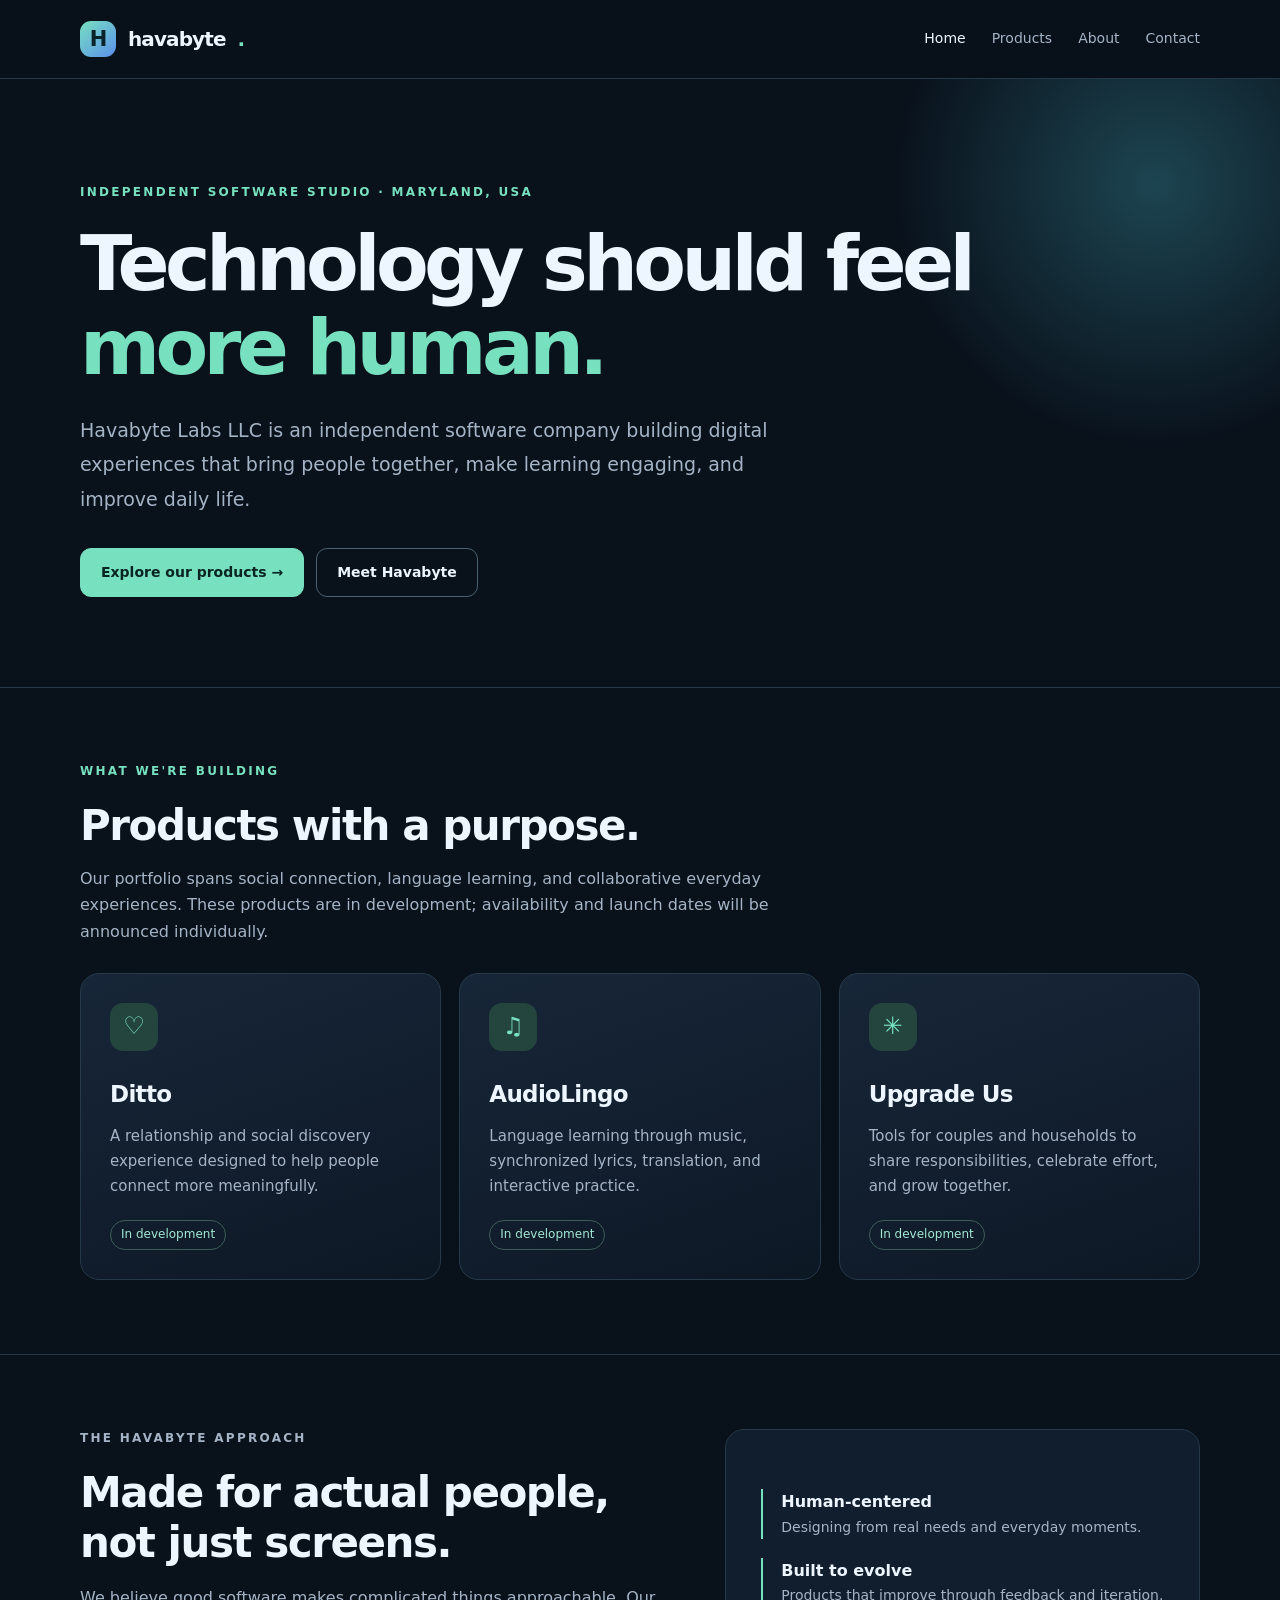
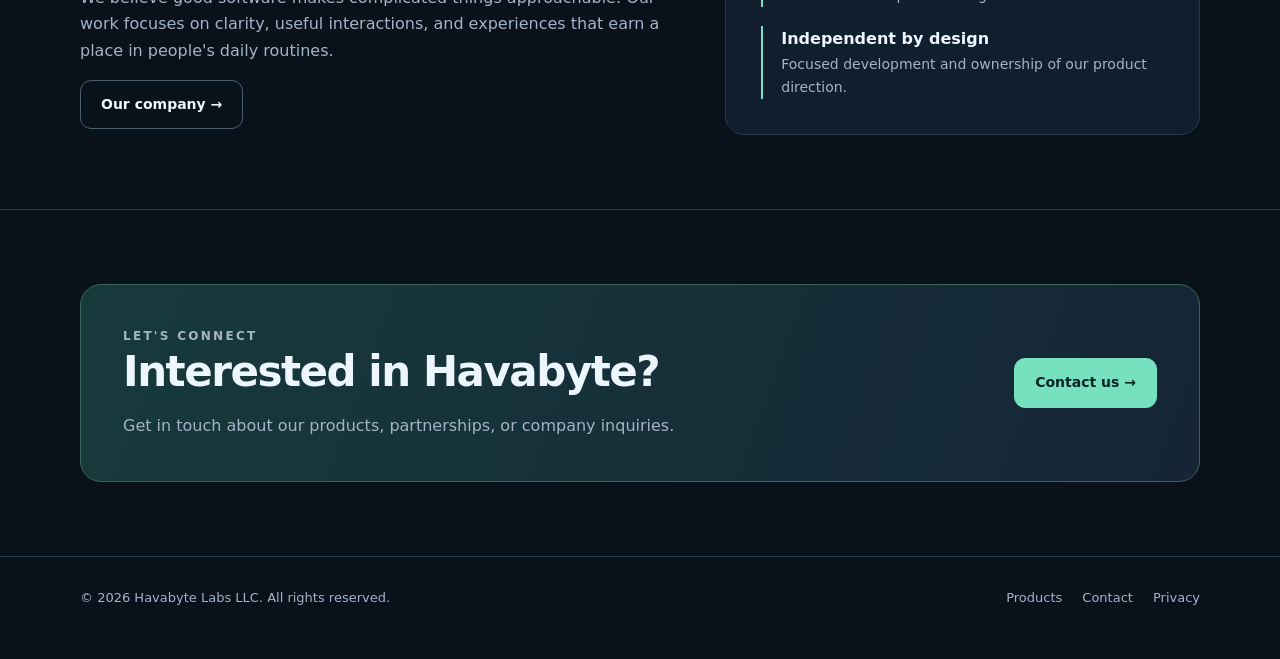
==== index.html @ 7736f6e8 "Launch Havabyte Labs website" ====
<!doctype html><html lang="en"><head><meta charset="utf-8"><meta name="viewport" content="width=device-width, initial-scale=1"><meta name="theme-color" content="#09111b"><meta name="description" content="Havabyte Labs LLC develops thoughtful consumer software for connection, learning, and everyday life."><title>Havabyte Labs LLC — Software for the way we live</title><link rel="stylesheet" href="styles.css"><link rel="icon" href="favicon.svg" type="image/svg+xml"></head><body>
<header class="site-header"><nav class="nav wrap" aria-label="Main navigation"><a class="brand" href="index.html"><span class="brand-icon">H</span>havabyte<span style="color:var(--accent)">.</span></a><div class="nav-links"><a aria-current="page" href="index.html">Home</a><a href="products.html">Products</a><a href="about.html">About</a><a href="contact.html">Contact</a></div></nav></header>
<main><section class="hero"><div class="wrap"><p class="eyebrow">Independent software studio · Maryland, USA</p><h1>Technology should feel <span>more human.</span></h1><p class="lede">Havabyte Labs LLC is an independent software company building digital experiences that bring people together, make learning engaging, and improve daily life.</p><div class="actions"><a class="button" href="products.html">Explore our products →</a><a class="button secondary" href="about.html">Meet Havabyte</a></div></div></section>
<section class="section" id="products"><div class="wrap"><p class="eyebrow">What we're building</p><h2>Products with a purpose.</h2><p class="section-intro">Our portfolio spans social connection, language learning, and collaborative everyday experiences. These products are in development; availability and launch dates will be announced individually.</p><div class="grid"><article class="card"><div class="glyph" aria-hidden="true">♡</div><h3>Ditto</h3><p>A relationship and social discovery experience designed to help people connect more meaningfully.</p><span class="tag">In development</span></article><article class="card"><div class="glyph" aria-hidden="true">♫</div><h3>AudioLingo</h3><p>Language learning through music, synchronized lyrics, translation, and interactive practice.</p><span class="tag">In development</span></article><article class="card"><div class="glyph" aria-hidden="true">✳</div><h3>Upgrade Us</h3><p>Tools for couples and households to share responsibilities, celebrate effort, and grow together.</p><span class="tag">In development</span></article></div></div></section>
<section class="section"><div class="wrap split"><div class="copy"><p class="eyebrow">The Havabyte approach</p><h2>Made for actual people, not just screens.</h2><p>We believe good software makes complicated things approachable. Our work focuses on clarity, useful interactions, and experiences that earn a place in people's daily routines.</p><a class="button secondary" href="about.html">Our company →</a></div><div class="feature-panel"><div class="facts"><div class="fact"><strong>Human-centered</strong><span>Designing from real needs and everyday moments.</span></div><div class="fact"><strong>Built to evolve</strong><span>Products that improve through feedback and iteration.</span></div><div class="fact"><strong>Independent by design</strong><span>Focused development and ownership of our product direction.</span></div></div></div></div></section>
<section class="section"><div class="wrap"><div class="cta"><div><p class="eyebrow">Let's connect</p><h2>Interested in Havabyte?</h2><p>Get in touch about our products, partnerships, or company inquiries.</p></div><a class="button" href="contact.html">Contact us →</a></div></div></section></main>
<footer class="site-footer"><div class="wrap foot"><span>© <span id="year">2026</span> Havabyte Labs LLC. All rights reserved.</span><div class="foot-links"><a href="products.html">Products</a><a href="contact.html">Contact</a><a href="privacy.html">Privacy</a></div></div></footer><script src="site.js"></script></body></html>
---- styles.css ----
:root{--bg:#09111b;--panel:#111e2d;--text:#edf5ff;--muted:#a4b4c6;--accent:#77e0bf;--stroke:#26394a;--max:1120px}*{box-sizing:border-box}html{scroll-behavior:smooth}body{margin:0;background:var(--bg);color:var(--text);font:16px/1.65 system-ui,-apple-system,BlinkMacSystemFont,'Segoe UI',sans-serif}a{color:inherit}a:focus-visible,button:focus-visible{outline:3px solid var(--accent);outline-offset:4px}.wrap{width:min(var(--max),calc(100% - 44px));margin:auto}.site-header{border-bottom:1px solid var(--stroke);background:rgba(9,17,27,.95);position:sticky;top:0;z-index:10;backdrop-filter:blur(12px)}.nav{min-height:78px;display:flex;align-items:center;justify-content:space-between;gap:20px}.brand{text-decoration:none;display:flex;gap:12px;align-items:center;font-size:20px;font-weight:800;letter-spacing:-.045em}.brand-icon{width:36px;height:36px;border-radius:11px;background:linear-gradient(140deg,var(--accent),#5b90ec);display:grid;place-items:center;color:#08232a;font-weight:900;font-size:21px}.nav-links{display:flex;align-items:center;gap:26px}.nav-links a{text-decoration:none;color:var(--muted);font-size:14px}.nav-links a:hover,.nav-links a[aria-current=page]{color:var(--text)}.button{display:inline-flex;align-items:center;justify-content:center;border-radius:11px;padding:12px 20px;border:1px solid var(--accent);background:var(--accent);color:#082423;text-decoration:none;font-weight:750;font-size:14px}.button.secondary{background:transparent;color:var(--text);border-color:#496070}.button:hover{filter:brightness(1.12)}.hero{padding:104px 0 90px;position:relative;overflow:hidden}.hero:before{content:'';position:absolute;z-index:-1;width:550px;height:550px;right:-150px;top:-170px;background:radial-gradient(circle,#2d728088,transparent 68%);pointer-events:none}.eyebrow{text-transform:uppercase;letter-spacing:.19em;font-size:12px;color:var(--accent);font-weight:800;margin:0 0 19px}h1{font-size:clamp(46px,6vw,78px);line-height:1.09;letter-spacing:-.06em;max-width:900px;margin:0 0 24px}h1 span{color:var(--accent)}.lede{max-width:690px;font-size:19px;line-height:1.8;color:var(--muted);margin:0 0 32px}.actions{display:flex;flex-wrap:wrap;gap:12px}.section{padding:74px 0;border-top:1px solid var(--stroke)}h2{letter-spacing:-.035em;font-size:clamp(29px,4vw,42px);line-height:1.2;margin:0 0 15px}.section-intro{color:var(--muted);max-width:690px;margin:0 0 28px}.grid{display:grid;grid-template-columns:repeat(3,1fr);gap:18px}.card{border:1px solid var(--stroke);background:linear-gradient(160deg,#172638,#0d1825);border-radius:19px;padding:29px;min-height:255px}.card .glyph{width:48px;height:48px;border-radius:13px;display:grid;place-items:center;background:#24443e;color:var(--accent);font-size:24px;margin-bottom:25px}.card h3{margin:0 0 10px;font-size:23px;letter-spacing:-.03em}.card p{margin:0;color:var(--muted);font-size:15px}.tag{display:inline-flex;border:1px solid #3e5d58;color:#a4e9d4;border-radius:100px;font-size:12px;padding:4px 10px;margin-top:22px}.split{display:grid;grid-template-columns:1.1fr .9fr;gap:65px;align-items:start}.feature-panel{padding:35px;border:1px solid var(--stroke);border-radius:19px;background:var(--panel)}.feature-panel p,.copy p{color:var(--muted)}.facts{display:grid;gap:19px;margin-top:24px}.fact{border-left:2px solid var(--accent);padding-left:18px}.fact strong{display:block}.fact span{display:block;color:var(--muted);font-size:14px}.cta{border:1px solid #396459;border-radius:21px;background:linear-gradient(110deg,#173a3b,#152536);padding:42px;display:flex;align-items:center;justify-content:space-between;gap:30px}.cta p{color:var(--muted);margin-bottom:0}.site-footer{border-top:1px solid var(--stroke);padding:30px 0 50px;color:var(--muted);font-size:13px}.foot{display:flex;align-items:center;justify-content:space-between;flex-wrap:wrap;gap:16px}.foot-links{display:flex;gap:20px}.foot-links a{text-decoration:none}.page-hero{padding:75px 0 55px}.page-hero h1{font-size:clamp(40px,6vw,64px)}.prose{max-width:770px;padding-bottom:80px}.prose p,.prose li{color:var(--muted)}.prose h2{font-size:28px;margin-top:38px}.prose a{color:var(--accent)}.small{font-size:13px;color:var(--muted)}@media(max-width:760px){.nav{align-items:flex-start;flex-direction:column;padding:18px 0;gap:11px}.nav-links{flex-wrap:wrap;gap:16px}.hero{padding:66px 0 75px}.grid,.split{grid-template-columns:1fr}.split{gap:25px}.section{padding:60px 0}.cta{padding:28px;display:block}.cta .button{margin-top:20px}.card{min-height:auto}}
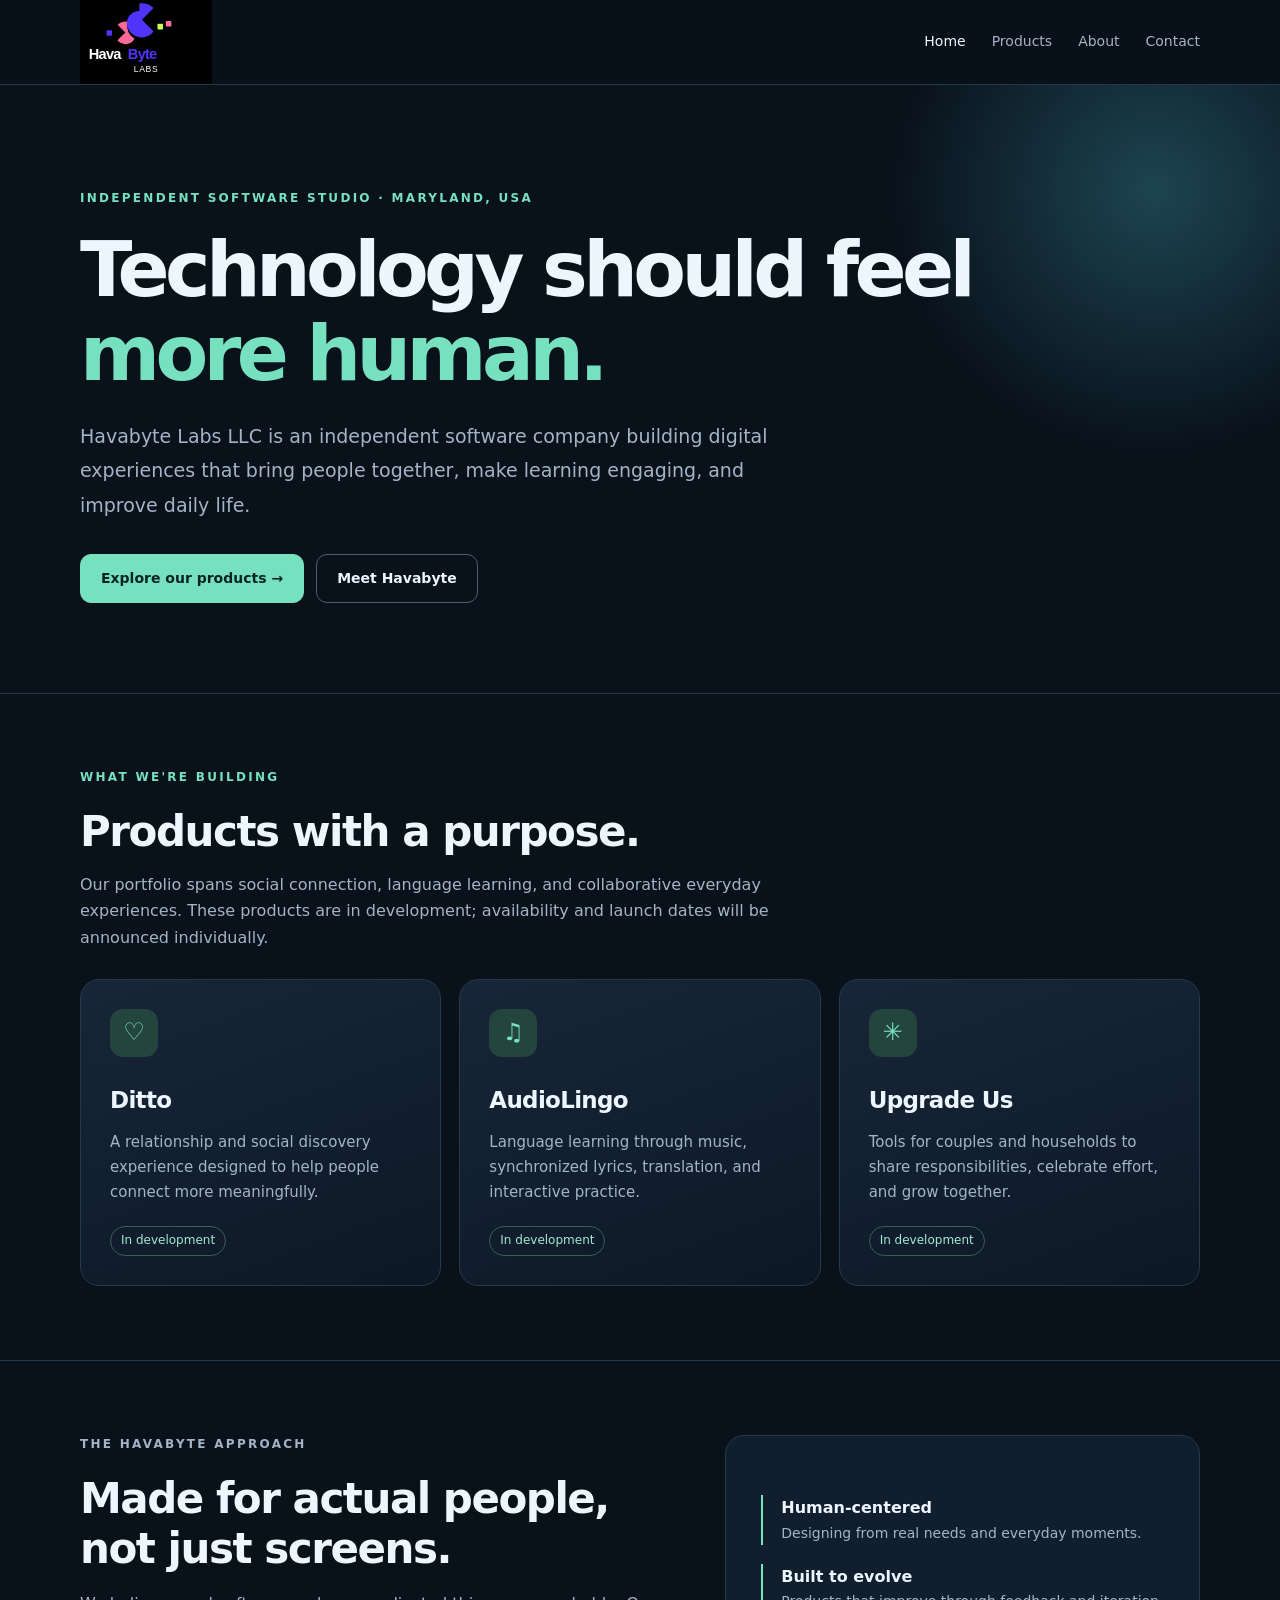
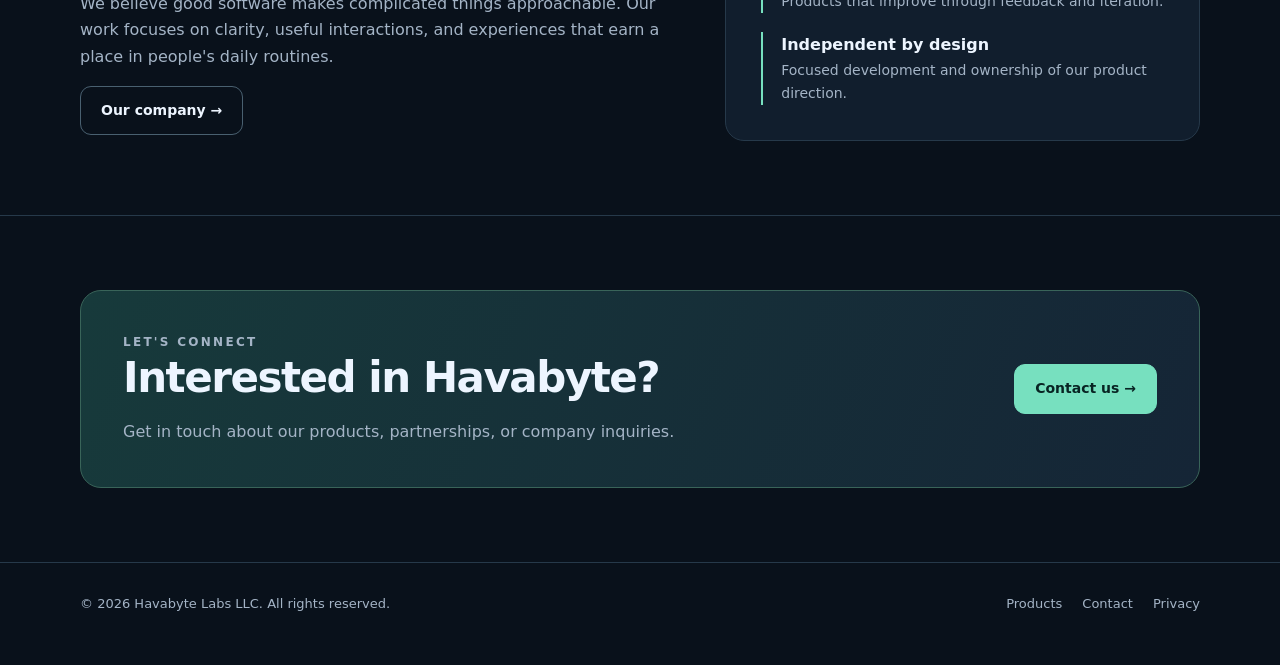
==== commit cdc842e2: "Use Havabyte Labs approved-color logo in header and social metadata" ====
--- a/index.html
+++ b/index.html
@@ -1,7 +1,7 @@
-<!doctype html><html lang="en"><head><meta charset="utf-8"><meta name="viewport" content="width=device-width, initial-scale=1"><meta name="theme-color" content="#09111b"><meta name="description" content="Havabyte Labs LLC develops thoughtful consumer software for connection, learning, and everyday life."><title>Havabyte Labs LLC — Software for the way we live</title><link rel="stylesheet" href="styles.css"><link rel="icon" href="favicon.svg" type="image/svg+xml"></head><body>
-<header class="site-header"><nav class="nav wrap" aria-label="Main navigation"><a class="brand" href="index.html"><span class="brand-icon">H</span>havabyte<span style="color:var(--accent)">.</span></a><div class="nav-links"><a aria-current="page" href="index.html">Home</a><a href="products.html">Products</a><a href="about.html">About</a><a href="contact.html">Contact</a></div></nav></header>
-<main><section class="hero"><div class="wrap"><p class="eyebrow">Independent software studio · Maryland, USA</p><h1>Technology should feel <span>more human.</span></h1><p class="lede">Havabyte Labs LLC is an independent software company building digital experiences that bring people together, make learning engaging, and improve daily life.</p><div class="actions"><a class="button" href="products.html">Explore our products →</a><a class="button secondary" href="about.html">Meet Havabyte</a></div></div></section>
+<!doctype html><html lang="en"><head><meta charset="utf-8"><meta name="viewport" content="width=device-width, initial-scale=1"><meta name="theme-color" content="#09111b"><meta name="description" content="Havabyte Labs LLC develops thoughtful consumer software for connection, learning, and everyday life."><title>Havabyte Labs LLC — Software for the way we live</title><link rel="stylesheet" href="/styles.css"><link rel="icon" href="/favicon.svg" type="image/svg+xml"><link rel="canonical" href="https://havabytelabs.com/"><meta property="og:image" content="https://havabytelabs.com/assets/havabyte-logo.svg"><meta property="og:site_name" content="HavaByte Labs"></head><body>
+<header class="site-header"><nav class="nav wrap" aria-label="Main navigation"><a class="brand" href="/" aria-label="Havabyte Labs home"><img class="brand-logo" src="/assets/havabyte-logo.svg" alt="HavaByte Labs" width="132" height="84"></a><div class="nav-links"><a aria-current="page" href="/">Home</a><a href="/products/">Products</a><a href="/about/">About</a><a href="/contact/">Contact</a></div></nav></header>
+<main><section class="hero"><div class="wrap"><p class="eyebrow">Independent software studio · Maryland, USA</p><h1>Technology should feel <span>more human.</span></h1><p class="lede">Havabyte Labs LLC is an independent software company building digital experiences that bring people together, make learning engaging, and improve daily life.</p><div class="actions"><a class="button" href="/products/">Explore our products →</a><a class="button secondary" href="/about/">Meet Havabyte</a></div></div></section>
 <section class="section" id="products"><div class="wrap"><p class="eyebrow">What we're building</p><h2>Products with a purpose.</h2><p class="section-intro">Our portfolio spans social connection, language learning, and collaborative everyday experiences. These products are in development; availability and launch dates will be announced individually.</p><div class="grid"><article class="card"><div class="glyph" aria-hidden="true">♡</div><h3>Ditto</h3><p>A relationship and social discovery experience designed to help people connect more meaningfully.</p><span class="tag">In development</span></article><article class="card"><div class="glyph" aria-hidden="true">♫</div><h3>AudioLingo</h3><p>Language learning through music, synchronized lyrics, translation, and interactive practice.</p><span class="tag">In development</span></article><article class="card"><div class="glyph" aria-hidden="true">✳</div><h3>Upgrade Us</h3><p>Tools for couples and households to share responsibilities, celebrate effort, and grow together.</p><span class="tag">In development</span></article></div></div></section>
-<section class="section"><div class="wrap split"><div class="copy"><p class="eyebrow">The Havabyte approach</p><h2>Made for actual people, not just screens.</h2><p>We believe good software makes complicated things approachable. Our work focuses on clarity, useful interactions, and experiences that earn a place in people's daily routines.</p><a class="button secondary" href="about.html">Our company →</a></div><div class="feature-panel"><div class="facts"><div class="fact"><strong>Human-centered</strong><span>Designing from real needs and everyday moments.</span></div><div class="fact"><strong>Built to evolve</strong><span>Products that improve through feedback and iteration.</span></div><div class="fact"><strong>Independent by design</strong><span>Focused development and ownership of our product direction.</span></div></div></div></div></section>
-<section class="section"><div class="wrap"><div class="cta"><div><p class="eyebrow">Let's connect</p><h2>Interested in Havabyte?</h2><p>Get in touch about our products, partnerships, or company inquiries.</p></div><a class="button" href="contact.html">Contact us →</a></div></div></section></main>
-<footer class="site-footer"><div class="wrap foot"><span>© <span id="year">2026</span> Havabyte Labs LLC. All rights reserved.</span><div class="foot-links"><a href="products.html">Products</a><a href="contact.html">Contact</a><a href="privacy.html">Privacy</a></div></div></footer><script src="site.js"></script></body></html>
+<section class="section"><div class="wrap split"><div class="copy"><p class="eyebrow">The Havabyte approach</p><h2>Made for actual people, not just screens.</h2><p>We believe good software makes complicated things approachable. Our work focuses on clarity, useful interactions, and experiences that earn a place in people's daily routines.</p><a class="button secondary" href="/about/">Our company →</a></div><div class="feature-panel"><div class="facts"><div class="fact"><strong>Human-centered</strong><span>Designing from real needs and everyday moments.</span></div><div class="fact"><strong>Built to evolve</strong><span>Products that improve through feedback and iteration.</span></div><div class="fact"><strong>Independent by design</strong><span>Focused development and ownership of our product direction.</span></div></div></div></div></section>
+<section class="section"><div class="wrap"><div class="cta"><div><p class="eyebrow">Let's connect</p><h2>Interested in Havabyte?</h2><p>Get in touch about our products, partnerships, or company inquiries.</p></div><a class="button" href="/contact/">Contact us →</a></div></div></section></main>
+<footer class="site-footer"><div class="wrap foot"><span>© <span id="year">2026</span> Havabyte Labs LLC. All rights reserved.</span><div class="foot-links"><a href="/products/">Products</a><a href="/contact/">Contact</a><a href="/privacy/">Privacy</a></div></div></footer><script src="/site.js"></script></body></html>
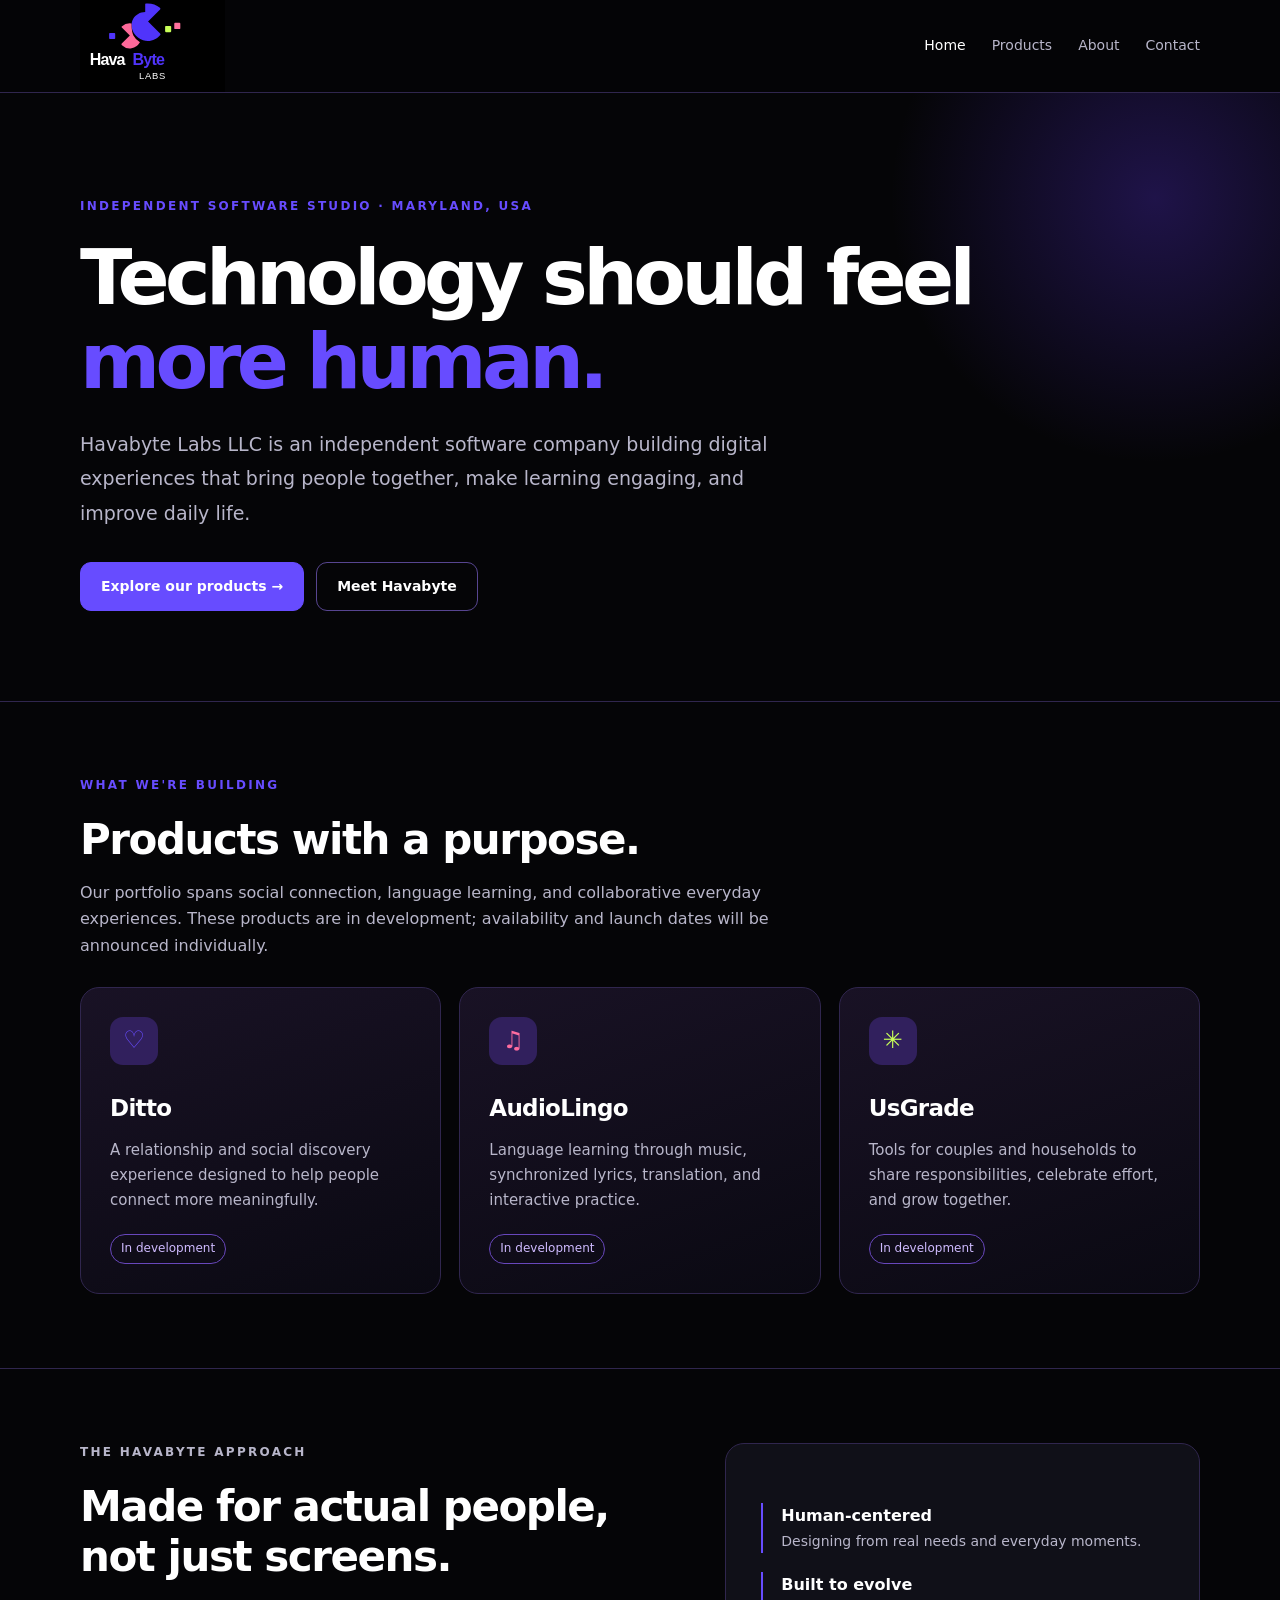
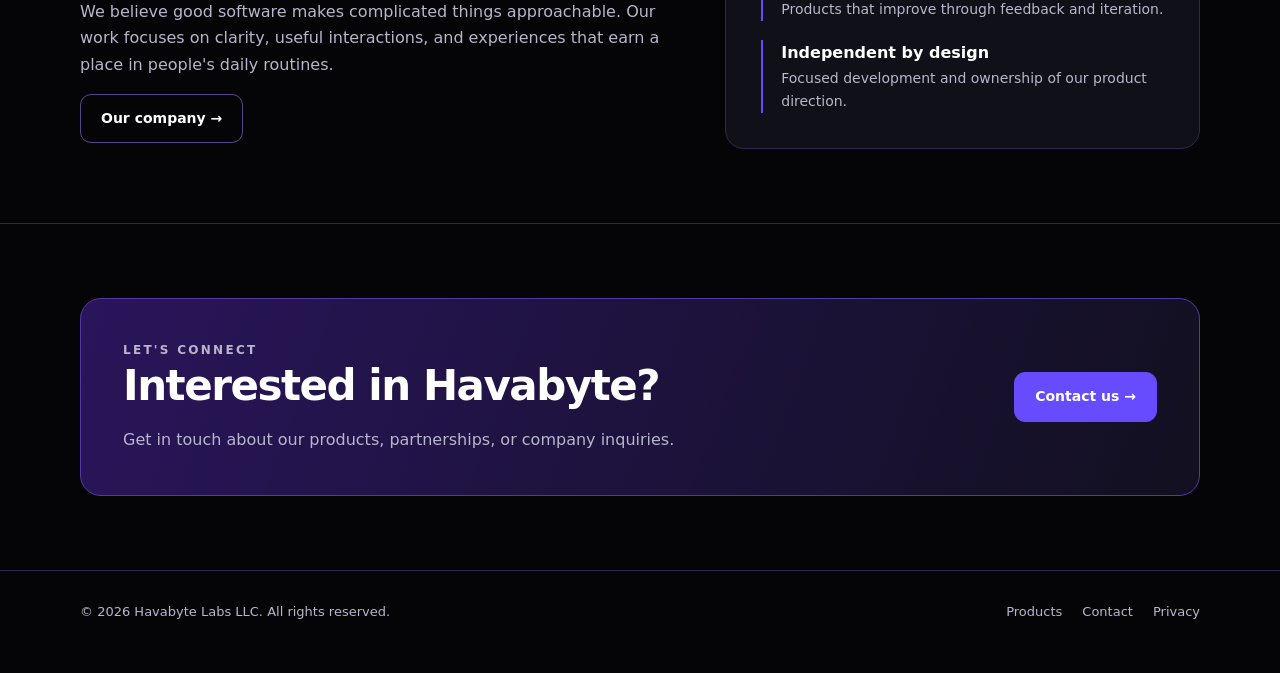
==== commit 4008ff24: "Correct product branding to UsGrade" ====
--- a/index.html
+++ b/index.html
@@ -1,7 +1,7 @@
 <!doctype html><html lang="en"><head><meta charset="utf-8"><meta name="viewport" content="width=device-width, initial-scale=1"><meta name="theme-color" content="#09111b"><meta name="description" content="Havabyte Labs LLC develops thoughtful consumer software for connection, learning, and everyday life."><title>Havabyte Labs LLC — Software for the way we live</title><link rel="stylesheet" href="/styles.css"><link rel="icon" href="/favicon.svg" type="image/svg+xml"><link rel="canonical" href="https://havabytelabs.com/"><meta property="og:image" content="https://havabytelabs.com/assets/havabyte-logo.svg"><meta property="og:site_name" content="HavaByte Labs"></head><body>
 <header class="site-header"><nav class="nav wrap" aria-label="Main navigation"><a class="brand" href="/" aria-label="Havabyte Labs home"><img class="brand-logo" src="/assets/havabyte-logo.svg" alt="HavaByte Labs" width="132" height="84"></a><div class="nav-links"><a aria-current="page" href="/">Home</a><a href="/products/">Products</a><a href="/about/">About</a><a href="/contact/">Contact</a></div></nav></header>
 <main><section class="hero"><div class="wrap"><p class="eyebrow">Independent software studio · Maryland, USA</p><h1>Technology should feel <span>more human.</span></h1><p class="lede">Havabyte Labs LLC is an independent software company building digital experiences that bring people together, make learning engaging, and improve daily life.</p><div class="actions"><a class="button" href="/products/">Explore our products →</a><a class="button secondary" href="/about/">Meet Havabyte</a></div></div></section>
-<section class="section" id="products"><div class="wrap"><p class="eyebrow">What we're building</p><h2>Products with a purpose.</h2><p class="section-intro">Our portfolio spans social connection, language learning, and collaborative everyday experiences. These products are in development; availability and launch dates will be announced individually.</p><div class="grid"><article class="card"><div class="glyph" aria-hidden="true">♡</div><h3>Ditto</h3><p>A relationship and social discovery experience designed to help people connect more meaningfully.</p><span class="tag">In development</span></article><article class="card"><div class="glyph" aria-hidden="true">♫</div><h3>AudioLingo</h3><p>Language learning through music, synchronized lyrics, translation, and interactive practice.</p><span class="tag">In development</span></article><article class="card"><div class="glyph" aria-hidden="true">✳</div><h3>Upgrade Us</h3><p>Tools for couples and households to share responsibilities, celebrate effort, and grow together.</p><span class="tag">In development</span></article></div></div></section>
+<section class="section" id="products"><div class="wrap"><p class="eyebrow">What we're building</p><h2>Products with a purpose.</h2><p class="section-intro">Our portfolio spans social connection, language learning, and collaborative everyday experiences. These products are in development; availability and launch dates will be announced individually.</p><div class="grid"><article class="card"><div class="glyph" aria-hidden="true">♡</div><h3>Ditto</h3><p>A relationship and social discovery experience designed to help people connect more meaningfully.</p><span class="tag">In development</span></article><article class="card"><div class="glyph" aria-hidden="true">♫</div><h3>AudioLingo</h3><p>Language learning through music, synchronized lyrics, translation, and interactive practice.</p><span class="tag">In development</span></article><article class="card"><div class="glyph" aria-hidden="true">✳</div><h3>UsGrade</h3><p>Tools for couples and households to share responsibilities, celebrate effort, and grow together.</p><span class="tag">In development</span></article></div></div></section>
 <section class="section"><div class="wrap split"><div class="copy"><p class="eyebrow">The Havabyte approach</p><h2>Made for actual people, not just screens.</h2><p>We believe good software makes complicated things approachable. Our work focuses on clarity, useful interactions, and experiences that earn a place in people's daily routines.</p><a class="button secondary" href="/about/">Our company →</a></div><div class="feature-panel"><div class="facts"><div class="fact"><strong>Human-centered</strong><span>Designing from real needs and everyday moments.</span></div><div class="fact"><strong>Built to evolve</strong><span>Products that improve through feedback and iteration.</span></div><div class="fact"><strong>Independent by design</strong><span>Focused development and ownership of our product direction.</span></div></div></div></div></section>
 <section class="section"><div class="wrap"><div class="cta"><div><p class="eyebrow">Let's connect</p><h2>Interested in Havabyte?</h2><p>Get in touch about our products, partnerships, or company inquiries.</p></div><a class="button" href="/contact/">Contact us →</a></div></div></section></main>
 <footer class="site-footer"><div class="wrap foot"><span>© <span id="year">2026</span> Havabyte Labs LLC. All rights reserved.</span><div class="foot-links"><a href="/products/">Products</a><a href="/contact/">Contact</a><a href="/privacy/">Privacy</a></div></div></footer><script src="/site.js"></script></body></html>
--- a/styles.css
+++ b/styles.css
@@ -1 +1,4 @@
-:root{--bg:#09111b;--panel:#111e2d;--text:#edf5ff;--muted:#a4b4c6;--accent:#77e0bf;--stroke:#26394a;--max:1120px}*{box-sizing:border-box}html{scroll-behavior:smooth}body{margin:0;background:var(--bg);color:var(--text);font:16px/1.65 system-ui,-apple-system,BlinkMacSystemFont,'Segoe UI',sans-serif}a{color:inherit}a:focus-visible,button:focus-visible{outline:3px solid var(--accent);outline-offset:4px}.wrap{width:min(var(--max),calc(100% - 44px));margin:auto}.site-header{border-bottom:1px solid var(--stroke);background:rgba(9,17,27,.95);position:sticky;top:0;z-index:10;backdrop-filter:blur(12px)}.nav{min-height:78px;display:flex;align-items:center;justify-content:space-between;gap:20px}.brand{text-decoration:none;display:flex;gap:12px;align-items:center;font-size:20px;font-weight:800;letter-spacing:-.045em}.brand-icon{width:36px;height:36px;border-radius:11px;background:linear-gradient(140deg,var(--accent),#5b90ec);display:grid;place-items:center;color:#08232a;font-weight:900;font-size:21px}.nav-links{display:flex;align-items:center;gap:26px}.nav-links a{text-decoration:none;color:var(--muted);font-size:14px}.nav-links a:hover,.nav-links a[aria-current=page]{color:var(--text)}.button{display:inline-flex;align-items:center;justify-content:center;border-radius:11px;padding:12px 20px;border:1px solid var(--accent);background:var(--accent);color:#082423;text-decoration:none;font-weight:750;font-size:14px}.button.secondary{background:transparent;color:var(--text);border-color:#496070}.button:hover{filter:brightness(1.12)}.hero{padding:104px 0 90px;position:relative;overflow:hidden}.hero:before{content:'';position:absolute;z-index:-1;width:550px;height:550px;right:-150px;top:-170px;background:radial-gradient(circle,#2d728088,transparent 68%);pointer-events:none}.eyebrow{text-transform:uppercase;letter-spacing:.19em;font-size:12px;color:var(--accent);font-weight:800;margin:0 0 19px}h1{font-size:clamp(46px,6vw,78px);line-height:1.09;letter-spacing:-.06em;max-width:900px;margin:0 0 24px}h1 span{color:var(--accent)}.lede{max-width:690px;font-size:19px;line-height:1.8;color:var(--muted);margin:0 0 32px}.actions{display:flex;flex-wrap:wrap;gap:12px}.section{padding:74px 0;border-top:1px solid var(--stroke)}h2{letter-spacing:-.035em;font-size:clamp(29px,4vw,42px);line-height:1.2;margin:0 0 15px}.section-intro{color:var(--muted);max-width:690px;margin:0 0 28px}.grid{display:grid;grid-template-columns:repeat(3,1fr);gap:18px}.card{border:1px solid var(--stroke);background:linear-gradient(160deg,#172638,#0d1825);border-radius:19px;padding:29px;min-height:255px}.card .glyph{width:48px;height:48px;border-radius:13px;display:grid;place-items:center;background:#24443e;color:var(--accent);font-size:24px;margin-bottom:25px}.card h3{margin:0 0 10px;font-size:23px;letter-spacing:-.03em}.card p{margin:0;color:var(--muted);font-size:15px}.tag{display:inline-flex;border:1px solid #3e5d58;color:#a4e9d4;border-radius:100px;font-size:12px;padding:4px 10px;margin-top:22px}.split{display:grid;grid-template-columns:1.1fr .9fr;gap:65px;align-items:start}.feature-panel{padding:35px;border:1px solid var(--stroke);border-radius:19px;background:var(--panel)}.feature-panel p,.copy p{color:var(--muted)}.facts{display:grid;gap:19px;margin-top:24px}.fact{border-left:2px solid var(--accent);padding-left:18px}.fact strong{display:block}.fact span{display:block;color:var(--muted);font-size:14px}.cta{border:1px solid #396459;border-radius:21px;background:linear-gradient(110deg,#173a3b,#152536);padding:42px;display:flex;align-items:center;justify-content:space-between;gap:30px}.cta p{color:var(--muted);margin-bottom:0}.site-footer{border-top:1px solid var(--stroke);padding:30px 0 50px;color:var(--muted);font-size:13px}.foot{display:flex;align-items:center;justify-content:space-between;flex-wrap:wrap;gap:16px}.foot-links{display:flex;gap:20px}.foot-links a{text-decoration:none}.page-hero{padding:75px 0 55px}.page-hero h1{font-size:clamp(40px,6vw,64px)}.prose{max-width:770px;padding-bottom:80px}.prose p,.prose li{color:var(--muted)}.prose h2{font-size:28px;margin-top:38px}.prose a{color:var(--accent)}.small{font-size:13px;color:var(--muted)}@media(max-width:760px){.nav{align-items:flex-start;flex-direction:column;padding:18px 0;gap:11px}.nav-links{flex-wrap:wrap;gap:16px}.hero{padding:66px 0 75px}.grid,.split{grid-template-columns:1fr}.split{gap:25px}.section{padding:60px 0}.cta{padding:28px;display:block}.cta .button{margin-top:20px}.card{min-height:auto}}
+:root{--bg:#050507;--panel:#101018;--text:#ffffff;--muted:#b8b6ca;--accent:#674cff;--stroke:#30264e;--max:1120px}*{box-sizing:border-box}html{scroll-behavior:smooth}body{margin:0;background:var(--bg);color:var(--text);font:16px/1.65 system-ui,-apple-system,BlinkMacSystemFont,'Segoe UI',sans-serif}a{color:inherit}a:focus-visible,button:focus-visible{outline:3px solid var(--accent);outline-offset:4px}.wrap{width:min(var(--max),calc(100% - 44px));margin:auto}.site-header{border-bottom:1px solid var(--stroke);background:rgba(5,5,7,.96);position:sticky;top:0;z-index:10;backdrop-filter:blur(12px)}.nav{min-height:78px;display:flex;align-items:center;justify-content:space-between;gap:20px}.brand{text-decoration:none;display:flex;gap:12px;align-items:center;font-size:20px;font-weight:800;letter-spacing:-.045em}.brand-icon{width:36px;height:36px;border-radius:11px;background:linear-gradient(140deg,var(--accent),#fd6999);display:grid;place-items:center;color:#fff;font-weight:900;font-size:21px}.nav-links{display:flex;align-items:center;gap:26px}.nav-links a{text-decoration:none;color:var(--muted);font-size:14px}.nav-links a:hover,.nav-links a[aria-current=page]{color:var(--text)}.button{display:inline-flex;align-items:center;justify-content:center;border-radius:11px;padding:12px 20px;border:1px solid var(--accent);background:var(--accent);color:#fff;text-decoration:none;font-weight:750;font-size:14px}.button.secondary{background:transparent;color:var(--text);border-color:#574590}.button:hover{filter:brightness(1.12)}.hero{padding:104px 0 90px;position:relative;overflow:hidden}.hero:before{content:'';position:absolute;z-index:-1;width:550px;height:550px;right:-150px;top:-170px;background:radial-gradient(circle,#5b34e14d,transparent 68%);pointer-events:none}.eyebrow{text-transform:uppercase;letter-spacing:.19em;font-size:12px;color:var(--accent);font-weight:800;margin:0 0 19px}h1{font-size:clamp(46px,6vw,78px);line-height:1.09;letter-spacing:-.06em;max-width:900px;margin:0 0 24px}h1 span{color:var(--accent)}.lede{max-width:690px;font-size:19px;line-height:1.8;color:var(--muted);margin:0 0 32px}.actions{display:flex;flex-wrap:wrap;gap:12px}.section{padding:74px 0;border-top:1px solid var(--stroke)}h2{letter-spacing:-.035em;font-size:clamp(29px,4vw,42px);line-height:1.2;margin:0 0 15px}.section-intro{color:var(--muted);max-width:690px;margin:0 0 28px}.grid{display:grid;grid-template-columns:repeat(3,1fr);gap:18px}.card{border:1px solid var(--stroke);background:linear-gradient(160deg,#191225,#0a0912);border-radius:19px;padding:29px;min-height:255px}.card .glyph{width:48px;height:48px;border-radius:13px;display:grid;place-items:center;background:#31205d;color:var(--accent);font-size:24px;margin-bottom:25px}.card h3{margin:0 0 10px;font-size:23px;letter-spacing:-.03em}.card p{margin:0;color:var(--muted);font-size:15px}.tag{display:inline-flex;border:1px solid #6847bc;color:#cfbbff;border-radius:100px;font-size:12px;padding:4px 10px;margin-top:22px}.split{display:grid;grid-template-columns:1.1fr .9fr;gap:65px;align-items:start}.feature-panel{padding:35px;border:1px solid var(--stroke);border-radius:19px;background:var(--panel)}.feature-panel p,.copy p{color:var(--muted)}.facts{display:grid;gap:19px;margin-top:24px}.fact{border-left:2px solid var(--accent);padding-left:18px}.fact strong{display:block}.fact span{display:block;color:var(--muted);font-size:14px}.cta{border:1px solid #5239a6;border-radius:21px;background:linear-gradient(110deg,#29155b,#121020);padding:42px;display:flex;align-items:center;justify-content:space-between;gap:30px}.cta p{color:var(--muted);margin-bottom:0}.site-footer{border-top:1px solid var(--stroke);padding:30px 0 50px;color:var(--muted);font-size:13px}.foot{display:flex;align-items:center;justify-content:space-between;flex-wrap:wrap;gap:16px}.foot-links{display:flex;gap:20px}.foot-links a{text-decoration:none}.page-hero{padding:75px 0 55px}.page-hero h1{font-size:clamp(40px,6vw,64px)}.prose{max-width:770px;padding-bottom:80px}.prose p,.prose li{color:var(--muted)}.prose h2{font-size:28px;margin-top:38px}.prose a{color:var(--accent)}.small{font-size:13px;color:var(--muted)}@media(max-width:760px){.nav{align-items:flex-start;flex-direction:column;padding:18px 0;gap:11px}.nav-links{flex-wrap:wrap;gap:16px}.hero{padding:66px 0 75px}.grid,.split{grid-template-columns:1fr}.split{gap:25px}.section{padding:60px 0}.cta{padding:28px;display:block}.cta .button{margin-top:20px}.card{min-height:auto}}
+
+/* Havabyte Labs wordmark treatment — matches the black-backed multicolor brand. */
+.brand-logo{display:block;width:166px;height:92px;object-fit:contain;object-position:left center}.brand{padding:0;min-width:166px}.site-header .nav{min-height:92px}.button:hover{background:#775fff;color:#fff}.button.secondary:hover{background:#21143d}.card:nth-child(2) .glyph{color:#ff6c9f}.card:nth-child(3) .glyph{color:#c8ff58}.site-footer{background:#050507}@media(max-width:760px){.brand-logo{height:76px;width:135px}.brand{min-width:135px}.site-header .nav{min-height:76px}}
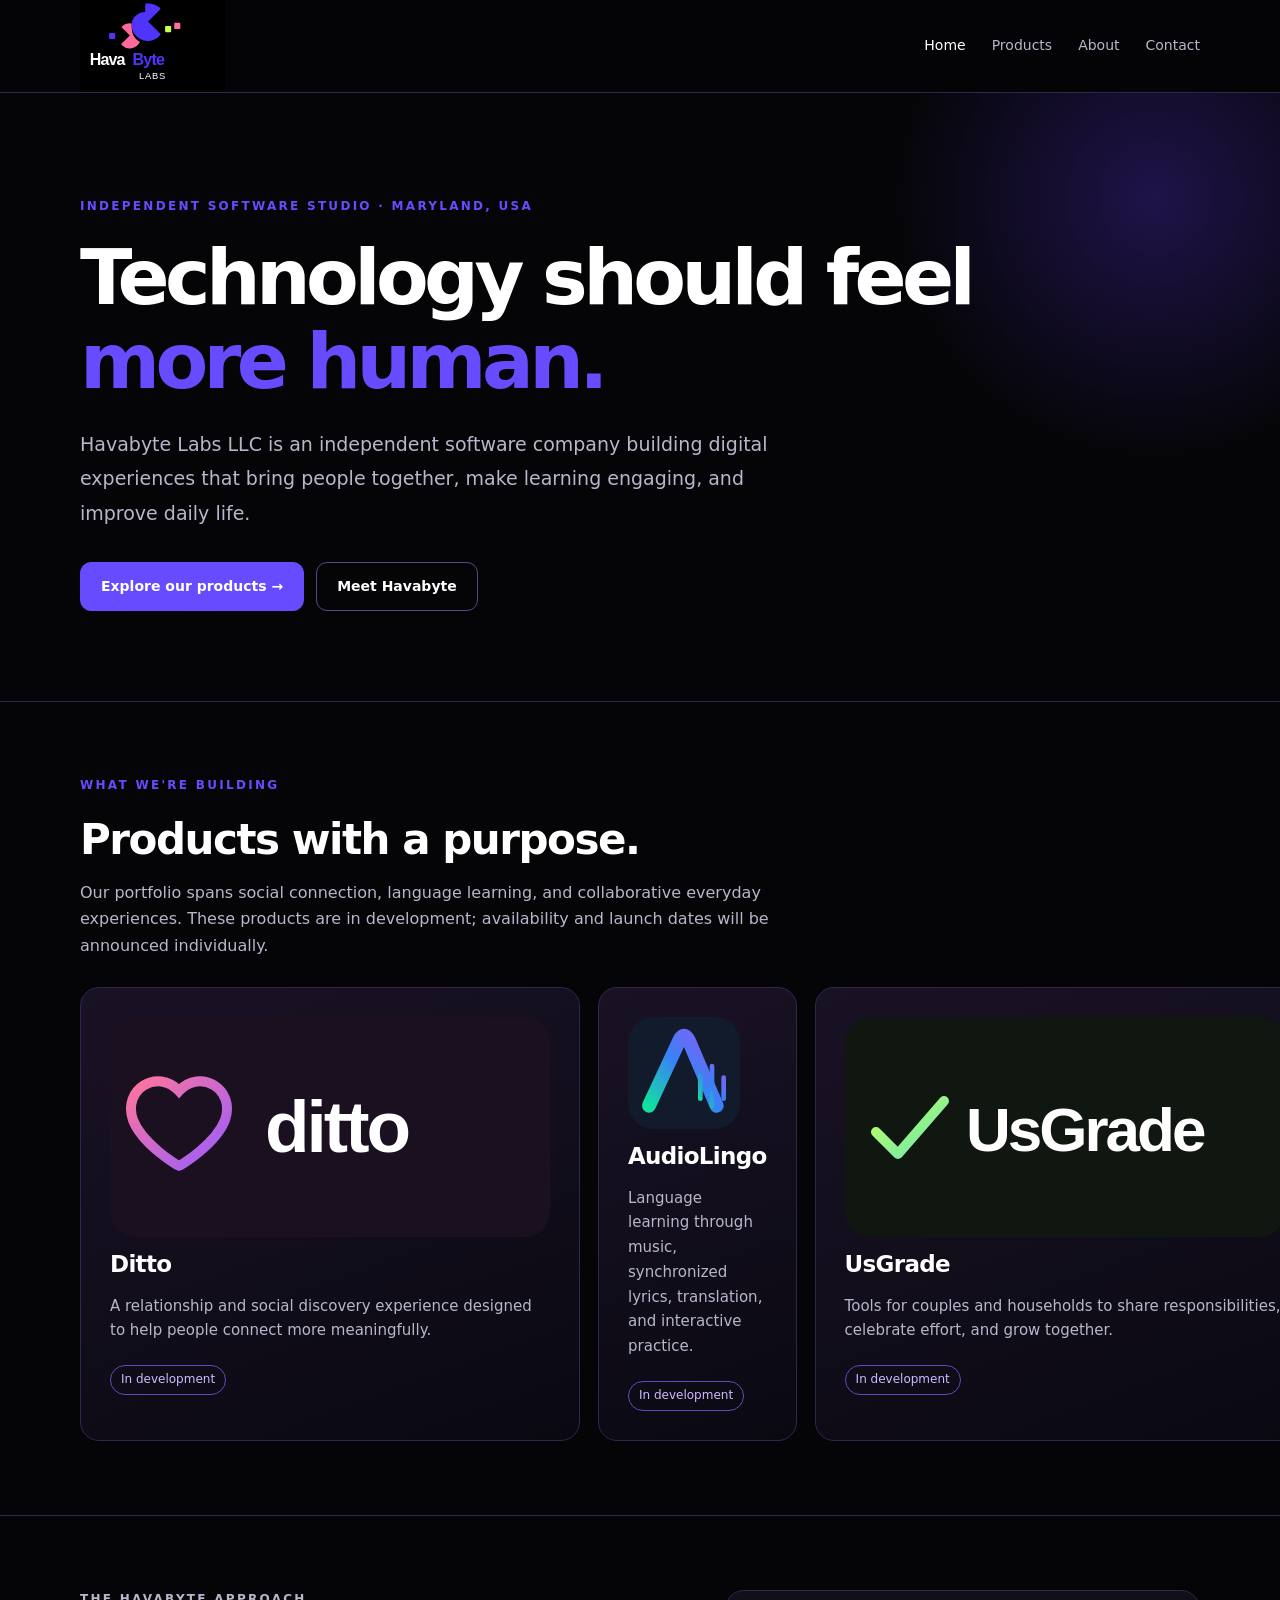
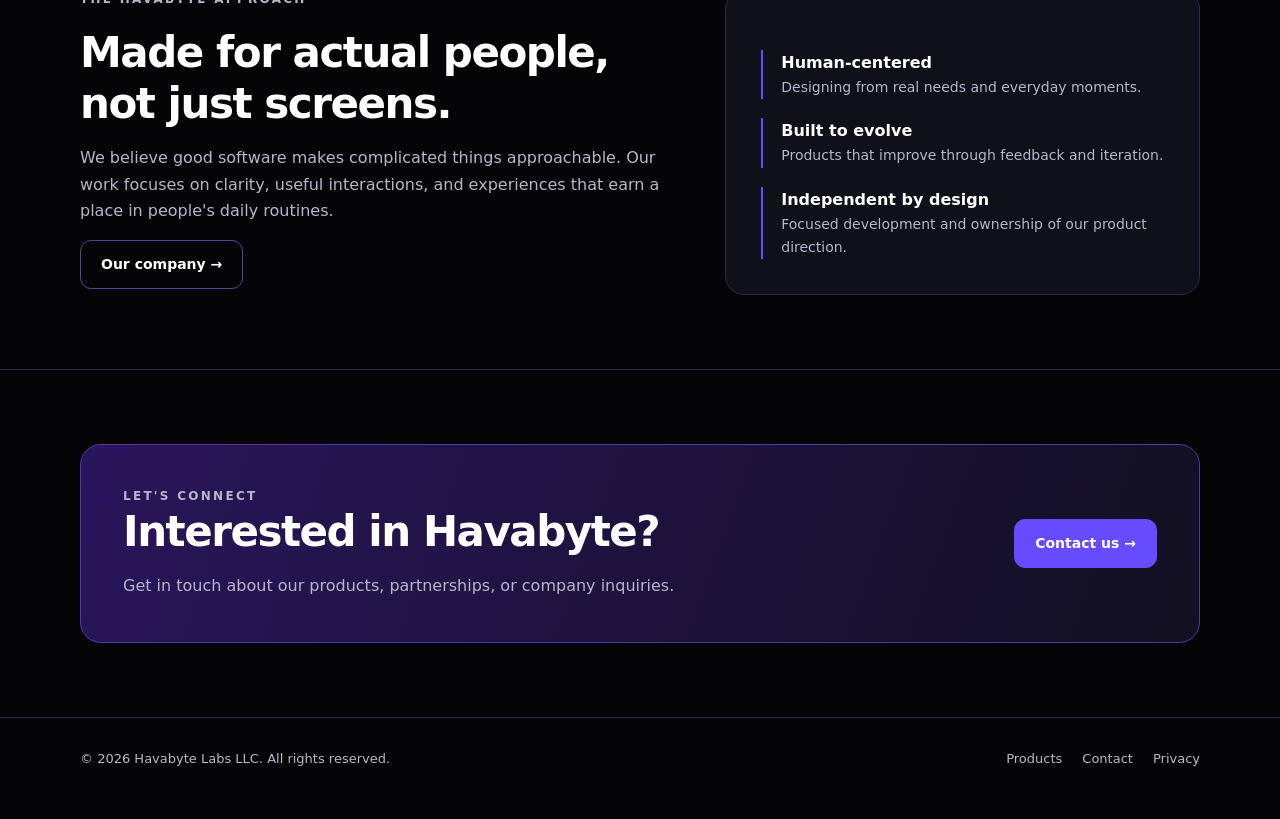
==== commit ef62aee9: "Feature app logos and brand wordmarks on Havabyte portfolio cards" ====
--- a/index.html
+++ b/index.html
@@ -1,7 +1,7 @@
 <!doctype html><html lang="en"><head><meta charset="utf-8"><meta name="viewport" content="width=device-width, initial-scale=1"><meta name="theme-color" content="#09111b"><meta name="description" content="Havabyte Labs LLC develops thoughtful consumer software for connection, learning, and everyday life."><title>Havabyte Labs LLC — Software for the way we live</title><link rel="stylesheet" href="/styles.css"><link rel="icon" href="/favicon.svg" type="image/svg+xml"><link rel="canonical" href="https://havabytelabs.com/"><meta property="og:image" content="https://havabytelabs.com/assets/havabyte-logo.svg"><meta property="og:site_name" content="HavaByte Labs"></head><body>
 <header class="site-header"><nav class="nav wrap" aria-label="Main navigation"><a class="brand" href="/" aria-label="Havabyte Labs home"><img class="brand-logo" src="/assets/havabyte-logo.svg" alt="HavaByte Labs" width="132" height="84"></a><div class="nav-links"><a aria-current="page" href="/">Home</a><a href="/products/">Products</a><a href="/about/">About</a><a href="/contact/">Contact</a></div></nav></header>
 <main><section class="hero"><div class="wrap"><p class="eyebrow">Independent software studio · Maryland, USA</p><h1>Technology should feel <span>more human.</span></h1><p class="lede">Havabyte Labs LLC is an independent software company building digital experiences that bring people together, make learning engaging, and improve daily life.</p><div class="actions"><a class="button" href="/products/">Explore our products →</a><a class="button secondary" href="/about/">Meet Havabyte</a></div></div></section>
-<section class="section" id="products"><div class="wrap"><p class="eyebrow">What we're building</p><h2>Products with a purpose.</h2><p class="section-intro">Our portfolio spans social connection, language learning, and collaborative everyday experiences. These products are in development; availability and launch dates will be announced individually.</p><div class="grid"><article class="card"><div class="glyph" aria-hidden="true">♡</div><h3>Ditto</h3><p>A relationship and social discovery experience designed to help people connect more meaningfully.</p><span class="tag">In development</span></article><article class="card"><div class="glyph" aria-hidden="true">♫</div><h3>AudioLingo</h3><p>Language learning through music, synchronized lyrics, translation, and interactive practice.</p><span class="tag">In development</span></article><article class="card"><div class="glyph" aria-hidden="true">✳</div><h3>UsGrade</h3><p>Tools for couples and households to share responsibilities, celebrate effort, and grow together.</p><span class="tag">In development</span></article></div></div></section>
+<section class="section" id="products"><div class="wrap"><p class="eyebrow">What we're building</p><h2>Products with a purpose.</h2><p class="section-intro">Our portfolio spans social connection, language learning, and collaborative everyday experiences. These products are in development; availability and launch dates will be announced individually.</p><div class="grid"><article class="card"><div class="product-art product-art--ditto"><img src="/assets/ditto-card-wordmark.svg" alt="Ditto branded wordmark" loading="lazy" decoding="async" width="440" height="220"></div><h3>Ditto</h3><p>A relationship and social discovery experience designed to help people connect more meaningfully.</p><span class="tag">In development</span></article><article class="card"><div class="product-art product-art--audiolingo"><img src="/assets/audiolingo-app-icon.svg" alt="AudioLingo official app icon" loading="lazy" decoding="async" width="112" height="112"></div><h3>AudioLingo</h3><p>Language learning through music, synchronized lyrics, translation, and interactive practice.</p><span class="tag">In development</span></article><article class="card"><div class="product-art product-art--usgrade"><img src="/assets/usgrade-card-wordmark.svg" alt="UsGrade branded wordmark" loading="lazy" decoding="async" width="440" height="220"></div><h3>UsGrade</h3><p>Tools for couples and households to share responsibilities, celebrate effort, and grow together.</p><span class="tag">In development</span></article></div></div></section>
 <section class="section"><div class="wrap split"><div class="copy"><p class="eyebrow">The Havabyte approach</p><h2>Made for actual people, not just screens.</h2><p>We believe good software makes complicated things approachable. Our work focuses on clarity, useful interactions, and experiences that earn a place in people's daily routines.</p><a class="button secondary" href="/about/">Our company →</a></div><div class="feature-panel"><div class="facts"><div class="fact"><strong>Human-centered</strong><span>Designing from real needs and everyday moments.</span></div><div class="fact"><strong>Built to evolve</strong><span>Products that improve through feedback and iteration.</span></div><div class="fact"><strong>Independent by design</strong><span>Focused development and ownership of our product direction.</span></div></div></div></div></section>
 <section class="section"><div class="wrap"><div class="cta"><div><p class="eyebrow">Let's connect</p><h2>Interested in Havabyte?</h2><p>Get in touch about our products, partnerships, or company inquiries.</p></div><a class="button" href="/contact/">Contact us →</a></div></div></section></main>
 <footer class="site-footer"><div class="wrap foot"><span>© <span id="year">2026</span> Havabyte Labs LLC. All rights reserved.</span><div class="foot-links"><a href="/products/">Products</a><a href="/contact/">Contact</a><a href="/privacy/">Privacy</a></div></div></footer><script src="/site.js"></script></body></html>
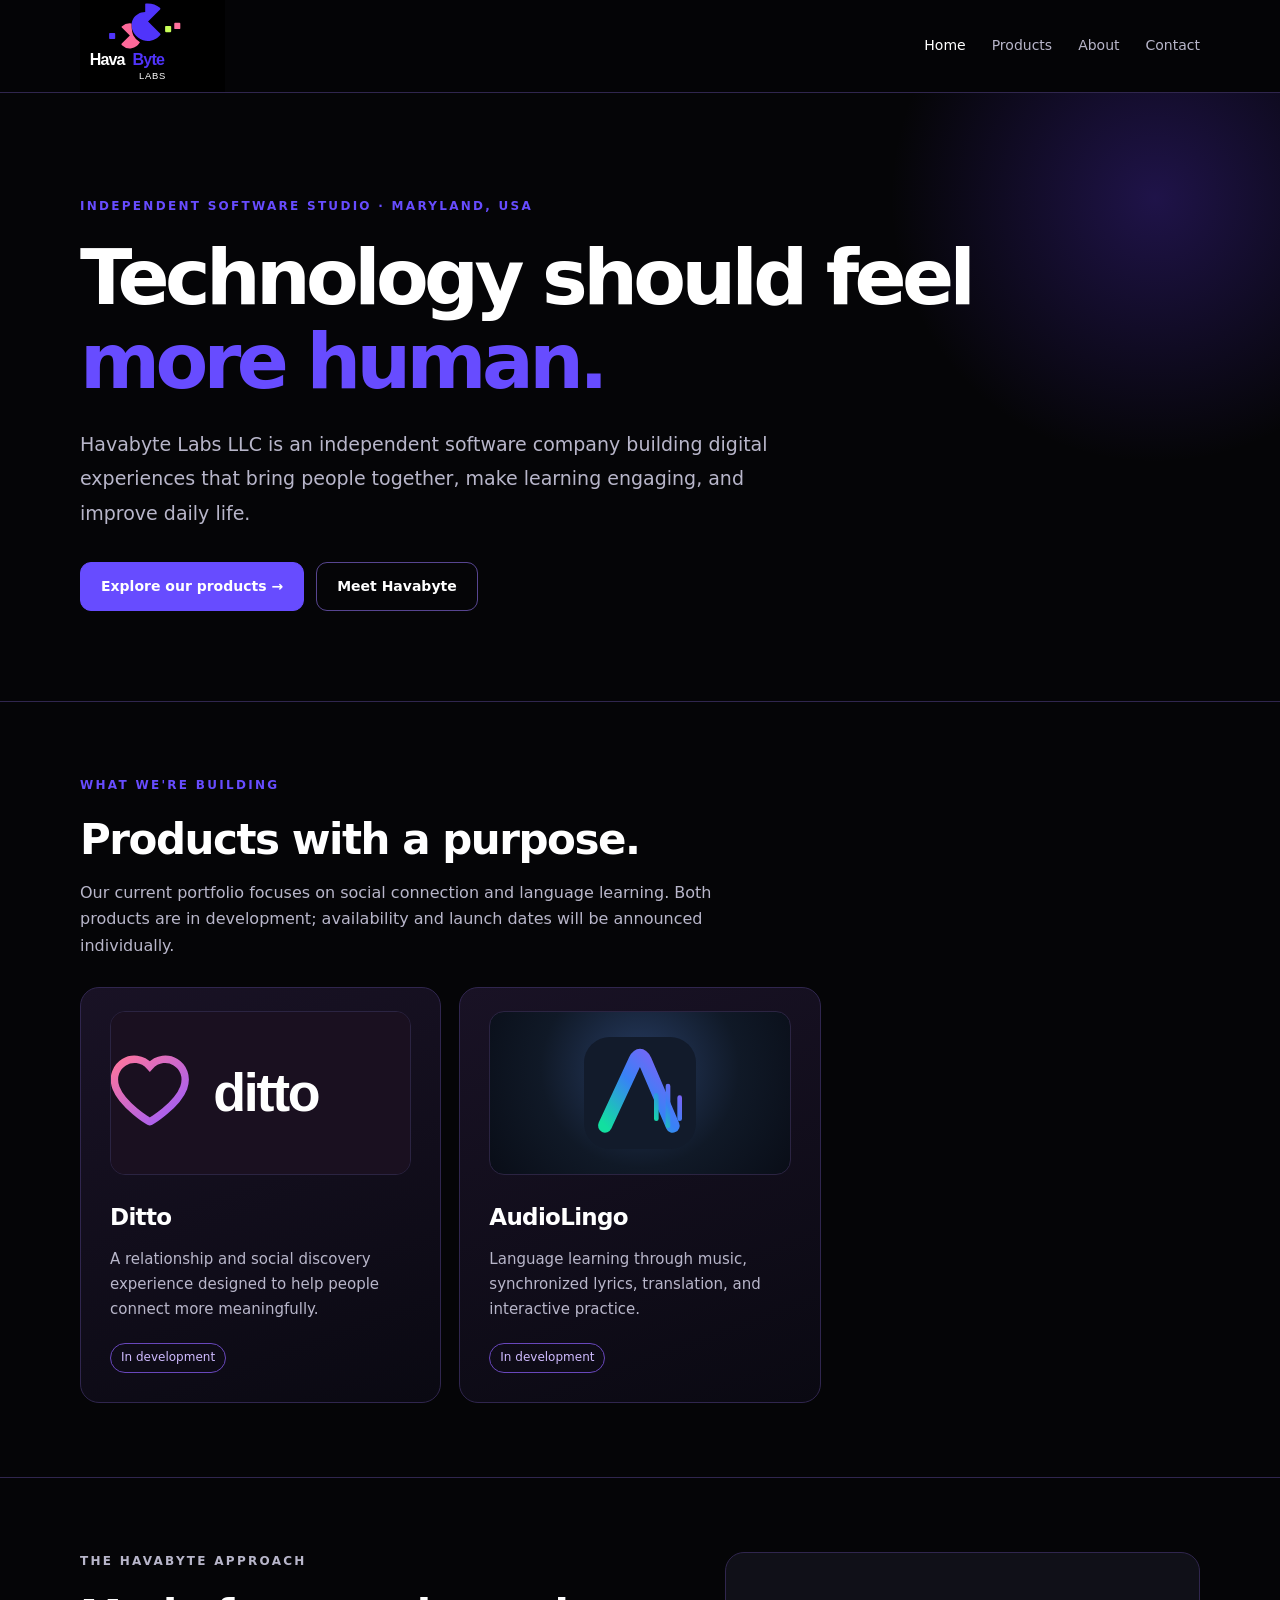
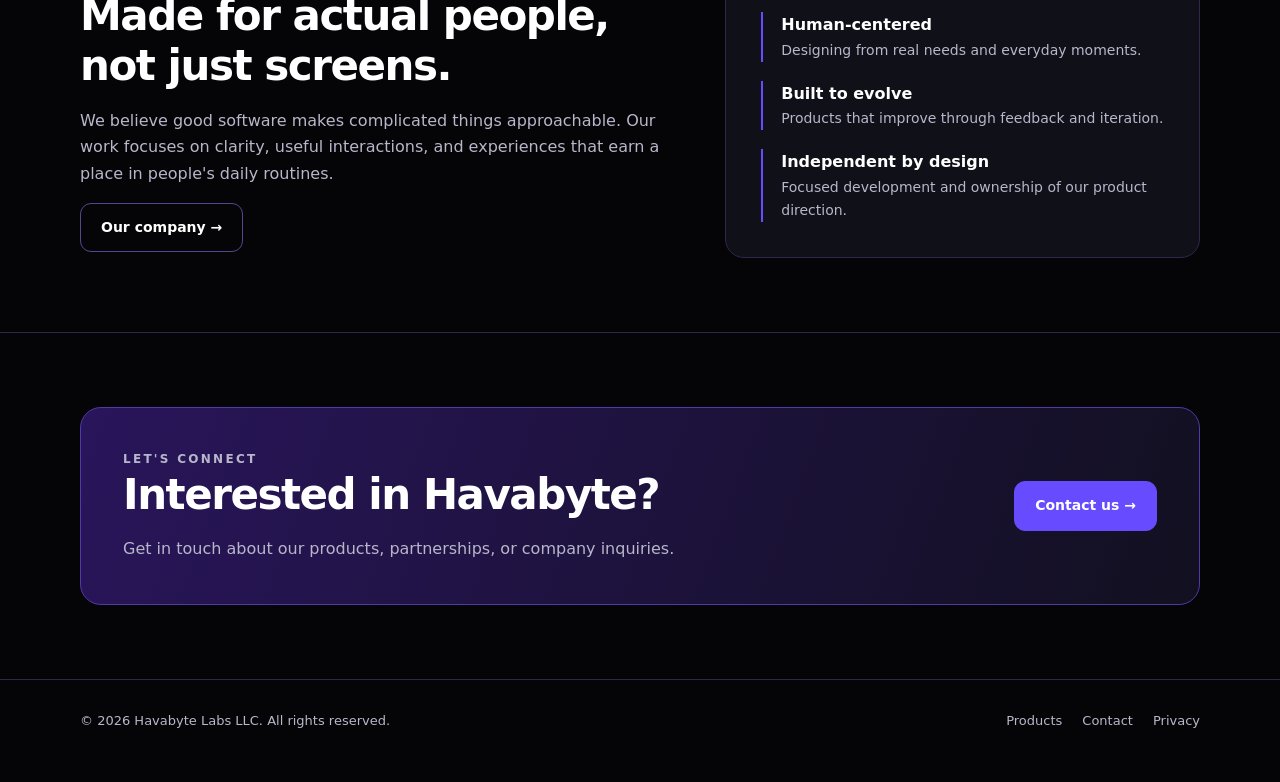
==== commit c3a61cd0: "Show only Ditto and AudioLingo in public portfolio" ====
--- a/index.html
+++ b/index.html
@@ -1,7 +1,7 @@
 <!doctype html><html lang="en"><head><meta charset="utf-8"><meta name="viewport" content="width=device-width, initial-scale=1"><meta name="theme-color" content="#09111b"><meta name="description" content="Havabyte Labs LLC develops thoughtful consumer software for connection, learning, and everyday life."><title>Havabyte Labs LLC — Software for the way we live</title><link rel="stylesheet" href="/styles.css"><link rel="icon" href="/favicon.svg" type="image/svg+xml"><link rel="canonical" href="https://havabytelabs.com/"><meta property="og:image" content="https://havabytelabs.com/assets/havabyte-logo.svg"><meta property="og:site_name" content="HavaByte Labs"></head><body>
 <header class="site-header"><nav class="nav wrap" aria-label="Main navigation"><a class="brand" href="/" aria-label="Havabyte Labs home"><img class="brand-logo" src="/assets/havabyte-logo.svg" alt="HavaByte Labs" width="132" height="84"></a><div class="nav-links"><a aria-current="page" href="/">Home</a><a href="/products/">Products</a><a href="/about/">About</a><a href="/contact/">Contact</a></div></nav></header>
 <main><section class="hero"><div class="wrap"><p class="eyebrow">Independent software studio · Maryland, USA</p><h1>Technology should feel <span>more human.</span></h1><p class="lede">Havabyte Labs LLC is an independent software company building digital experiences that bring people together, make learning engaging, and improve daily life.</p><div class="actions"><a class="button" href="/products/">Explore our products →</a><a class="button secondary" href="/about/">Meet Havabyte</a></div></div></section>
-<section class="section" id="products"><div class="wrap"><p class="eyebrow">What we're building</p><h2>Products with a purpose.</h2><p class="section-intro">Our portfolio spans social connection, language learning, and collaborative everyday experiences. These products are in development; availability and launch dates will be announced individually.</p><div class="grid"><article class="card"><div class="product-art product-art--ditto"><img src="/assets/ditto-card-wordmark.svg" alt="Ditto branded wordmark" loading="lazy" decoding="async" width="440" height="220"></div><h3>Ditto</h3><p>A relationship and social discovery experience designed to help people connect more meaningfully.</p><span class="tag">In development</span></article><article class="card"><div class="product-art product-art--audiolingo"><img src="/assets/audiolingo-app-icon.svg" alt="AudioLingo official app icon" loading="lazy" decoding="async" width="112" height="112"></div><h3>AudioLingo</h3><p>Language learning through music, synchronized lyrics, translation, and interactive practice.</p><span class="tag">In development</span></article><article class="card"><div class="product-art product-art--usgrade"><img src="/assets/usgrade-card-wordmark.svg" alt="UsGrade branded wordmark" loading="lazy" decoding="async" width="440" height="220"></div><h3>UsGrade</h3><p>Tools for couples and households to share responsibilities, celebrate effort, and grow together.</p><span class="tag">In development</span></article></div></div></section>
+<section class="section" id="products"><div class="wrap"><p class="eyebrow">What we're building</p><h2>Products with a purpose.</h2><p class="section-intro">Our current portfolio focuses on social connection and language learning. Both products are in development; availability and launch dates will be announced individually.</p><div class="grid portfolio-grid"><article class="card"><div class="product-art product-art--ditto"><img src="/assets/ditto-card-wordmark.svg" alt="Ditto branded wordmark" loading="lazy" decoding="async" width="440" height="220"></div><h3>Ditto</h3><p>A relationship and social discovery experience designed to help people connect more meaningfully.</p><span class="tag">In development</span></article><article class="card"><div class="product-art product-art--audiolingo"><img src="/assets/audiolingo-app-icon.svg" alt="AudioLingo official app icon" loading="lazy" decoding="async" width="112" height="112"></div><h3>AudioLingo</h3><p>Language learning through music, synchronized lyrics, translation, and interactive practice.</p><span class="tag">In development</span></article></div></div></section>
 <section class="section"><div class="wrap split"><div class="copy"><p class="eyebrow">The Havabyte approach</p><h2>Made for actual people, not just screens.</h2><p>We believe good software makes complicated things approachable. Our work focuses on clarity, useful interactions, and experiences that earn a place in people's daily routines.</p><a class="button secondary" href="/about/">Our company →</a></div><div class="feature-panel"><div class="facts"><div class="fact"><strong>Human-centered</strong><span>Designing from real needs and everyday moments.</span></div><div class="fact"><strong>Built to evolve</strong><span>Products that improve through feedback and iteration.</span></div><div class="fact"><strong>Independent by design</strong><span>Focused development and ownership of our product direction.</span></div></div></div></div></section>
 <section class="section"><div class="wrap"><div class="cta"><div><p class="eyebrow">Let's connect</p><h2>Interested in Havabyte?</h2><p>Get in touch about our products, partnerships, or company inquiries.</p></div><a class="button" href="/contact/">Contact us →</a></div></div></section></main>
 <footer class="site-footer"><div class="wrap foot"><span>© <span id="year">2026</span> Havabyte Labs LLC. All rights reserved.</span><div class="foot-links"><a href="/products/">Products</a><a href="/contact/">Contact</a><a href="/privacy/">Privacy</a></div></div></footer><script src="/site.js"></script></body></html>
--- a/styles.css
+++ b/styles.css
@@ -2,3 +2,13 @@
 
 /* Havabyte Labs wordmark treatment — matches the black-backed multicolor brand. */
 .brand-logo{display:block;width:166px;height:92px;object-fit:contain;object-position:left center}.brand{padding:0;min-width:166px}.site-header .nav{min-height:92px}.button:hover{background:#775fff;color:#fff}.button.secondary:hover{background:#21143d}.card:nth-child(2) .glyph{color:#ff6c9f}.card:nth-child(3) .glyph{color:#c8ff58}.site-footer{background:#050507}@media(max-width:760px){.brand-logo{height:76px;width:135px}.brand{min-width:135px}.site-header .nav{min-height:76px}}
+
+/* Portfolio application branding. Use local assets to avoid private-repository URLs. */
+.product-art{height:164px;display:flex;align-items:center;justify-content:center;margin:-6px 0 24px;border-radius:15px;overflow:hidden;background:#12101b;border:1px solid #2b2442}
+.product-art img{display:block;object-fit:contain;max-width:100%;max-height:100%}
+.product-art--ditto{background:#1a1020}
+.product-art--ditto img,.product-art--usgrade img{width:100%;height:100%;object-fit:cover}
+.product-art--audiolingo{background:radial-gradient(circle at 50% 35%,#273c62 0,#101927 54%,#090d17 100%)}
+.product-art--audiolingo img{width:112px;height:112px;border-radius:22px}
+.product-art--usgrade{background:#101711}
+@media(max-width:760px){.product-art{height:158px}.product-art--audiolingo img{width:102px;height:102px}}
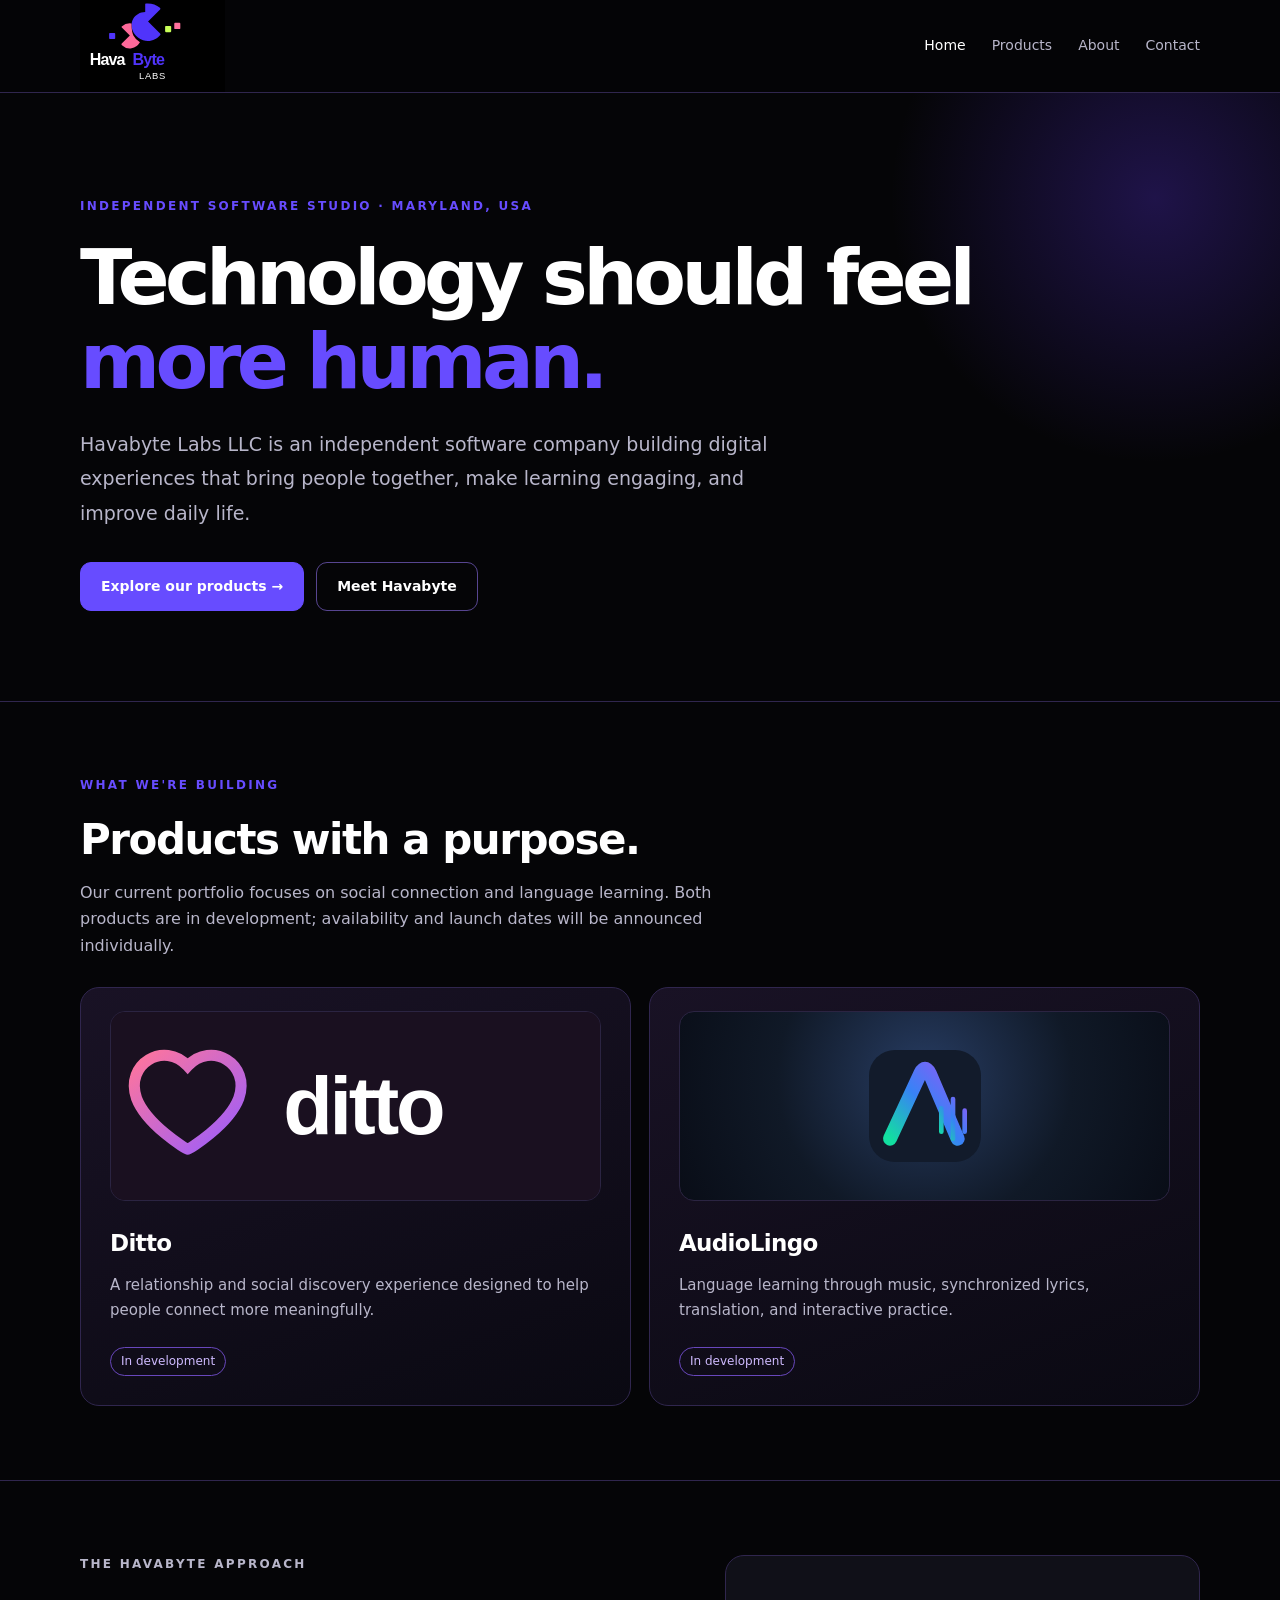
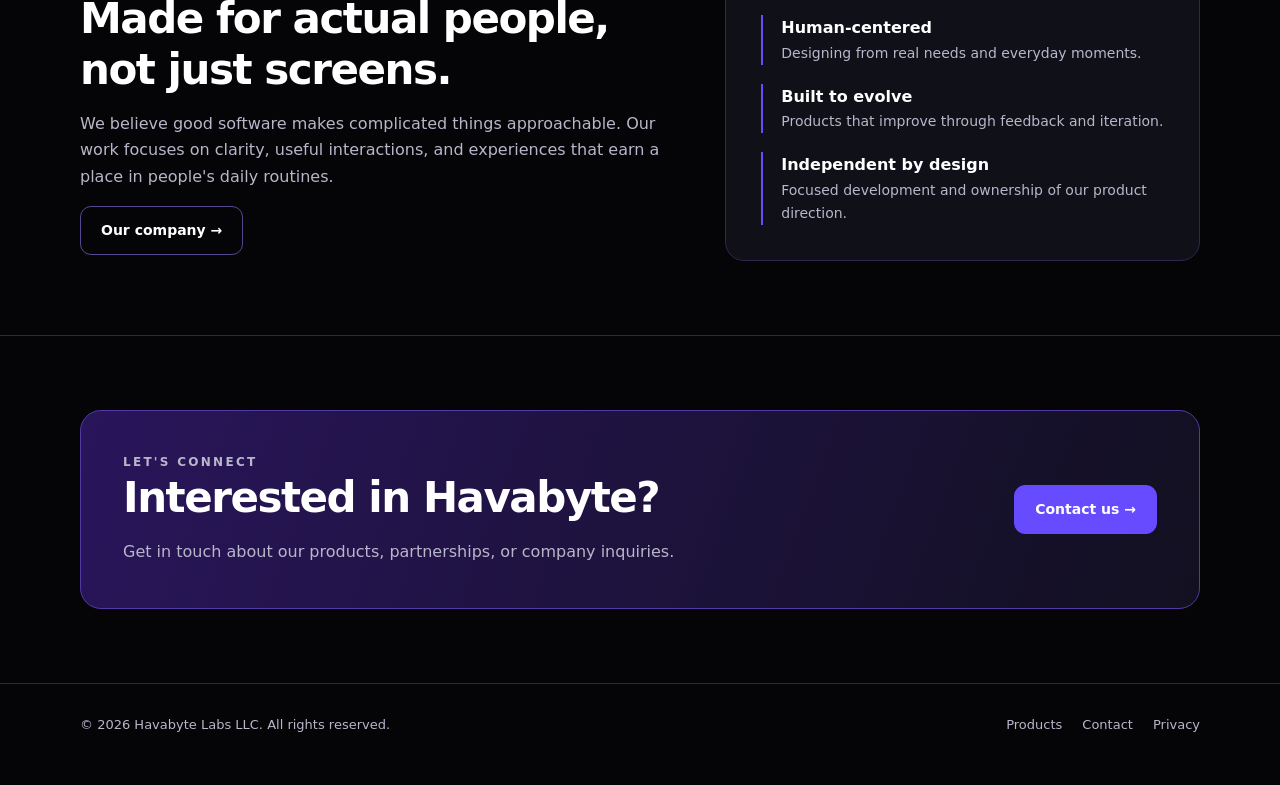
==== commit aa669b06: "Balance AudioLingo icon scale with Ditto portfolio artwork" ====
--- a/index.html
+++ b/index.html
@@ -1,7 +1,7 @@
 <!doctype html><html lang="en"><head><meta charset="utf-8"><meta name="viewport" content="width=device-width, initial-scale=1"><meta name="theme-color" content="#09111b"><meta name="description" content="Havabyte Labs LLC develops thoughtful consumer software for connection, learning, and everyday life."><title>Havabyte Labs LLC — Software for the way we live</title><link rel="stylesheet" href="/styles.css"><link rel="icon" href="/favicon.svg" type="image/svg+xml"><link rel="canonical" href="https://havabytelabs.com/"><meta property="og:image" content="https://havabytelabs.com/assets/havabyte-logo.svg"><meta property="og:site_name" content="HavaByte Labs"></head><body>
 <header class="site-header"><nav class="nav wrap" aria-label="Main navigation"><a class="brand" href="/" aria-label="Havabyte Labs home"><img class="brand-logo" src="/assets/havabyte-logo.svg" alt="HavaByte Labs" width="132" height="84"></a><div class="nav-links"><a aria-current="page" href="/">Home</a><a href="/products/">Products</a><a href="/about/">About</a><a href="/contact/">Contact</a></div></nav></header>
 <main><section class="hero"><div class="wrap"><p class="eyebrow">Independent software studio · Maryland, USA</p><h1>Technology should feel <span>more human.</span></h1><p class="lede">Havabyte Labs LLC is an independent software company building digital experiences that bring people together, make learning engaging, and improve daily life.</p><div class="actions"><a class="button" href="/products/">Explore our products →</a><a class="button secondary" href="/about/">Meet Havabyte</a></div></div></section>
-<section class="section" id="products"><div class="wrap"><p class="eyebrow">What we're building</p><h2>Products with a purpose.</h2><p class="section-intro">Our current portfolio focuses on social connection and language learning. Both products are in development; availability and launch dates will be announced individually.</p><div class="grid portfolio-grid"><article class="card"><div class="product-art product-art--ditto"><img src="/assets/ditto-card-wordmark.svg" alt="Ditto branded wordmark" loading="lazy" decoding="async" width="440" height="220"></div><h3>Ditto</h3><p>A relationship and social discovery experience designed to help people connect more meaningfully.</p><span class="tag">In development</span></article><article class="card"><div class="product-art product-art--audiolingo"><img src="/assets/audiolingo-app-icon.svg" alt="AudioLingo official app icon" loading="lazy" decoding="async" width="112" height="112"></div><h3>AudioLingo</h3><p>Language learning through music, synchronized lyrics, translation, and interactive practice.</p><span class="tag">In development</span></article></div></div></section>
+<section class="section" id="products"><div class="wrap"><p class="eyebrow">What we're building</p><h2>Products with a purpose.</h2><p class="section-intro">Our current portfolio focuses on social connection and language learning. Both products are in development; availability and launch dates will be announced individually.</p><div class="grid portfolio-grid"><article class="card"><div class="product-art product-art--ditto"><img src="/assets/ditto-card-wordmark.svg" alt="Ditto branded wordmark" loading="lazy" decoding="async" width="440" height="220"></div><h3>Ditto</h3><p>A relationship and social discovery experience designed to help people connect more meaningfully.</p><span class="tag">In development</span></article><article class="card"><div class="product-art product-art--audiolingo"><img src="/assets/audiolingo-app-icon.svg" alt="AudioLingo official app icon" loading="lazy" decoding="async" width="178" height="178"></div><h3>AudioLingo</h3><p>Language learning through music, synchronized lyrics, translation, and interactive practice.</p><span class="tag">In development</span></article></div></div></section>
 <section class="section"><div class="wrap split"><div class="copy"><p class="eyebrow">The Havabyte approach</p><h2>Made for actual people, not just screens.</h2><p>We believe good software makes complicated things approachable. Our work focuses on clarity, useful interactions, and experiences that earn a place in people's daily routines.</p><a class="button secondary" href="/about/">Our company →</a></div><div class="feature-panel"><div class="facts"><div class="fact"><strong>Human-centered</strong><span>Designing from real needs and everyday moments.</span></div><div class="fact"><strong>Built to evolve</strong><span>Products that improve through feedback and iteration.</span></div><div class="fact"><strong>Independent by design</strong><span>Focused development and ownership of our product direction.</span></div></div></div></div></section>
 <section class="section"><div class="wrap"><div class="cta"><div><p class="eyebrow">Let's connect</p><h2>Interested in Havabyte?</h2><p>Get in touch about our products, partnerships, or company inquiries.</p></div><a class="button" href="/contact/">Contact us →</a></div></div></section></main>
 <footer class="site-footer"><div class="wrap foot"><span>© <span id="year">2026</span> Havabyte Labs LLC. All rights reserved.</span><div class="foot-links"><a href="/products/">Products</a><a href="/contact/">Contact</a><a href="/privacy/">Privacy</a></div></div></footer><script src="/site.js"></script></body></html>
--- a/styles.css
+++ b/styles.css
@@ -12,3 +12,11 @@
 .product-art--audiolingo img{width:112px;height:112px;border-radius:22px}
 .product-art--usgrade{background:#101711}
 @media(max-width:760px){.product-art{height:158px}.product-art--audiolingo img{width:102px;height:102px}}
+
+/* Two-product showcase: equal columns and aligned card content. */
+.portfolio-grid{grid-template-columns:repeat(2,minmax(0,1fr));align-items:stretch}
+.portfolio-grid>.card{display:flex;flex-direction:column;min-width:0;min-height:0}
+.portfolio-grid>.card>.tag{align-self:flex-start;margin-top:auto}
+.portfolio-grid>.card>p{margin-bottom:24px}
+.portfolio-grid .product-art{height:190px;flex-shrink:0}
+@media(max-width:760px){.portfolio-grid{grid-template-columns:1fr}.portfolio-grid .product-art{height:164px}}
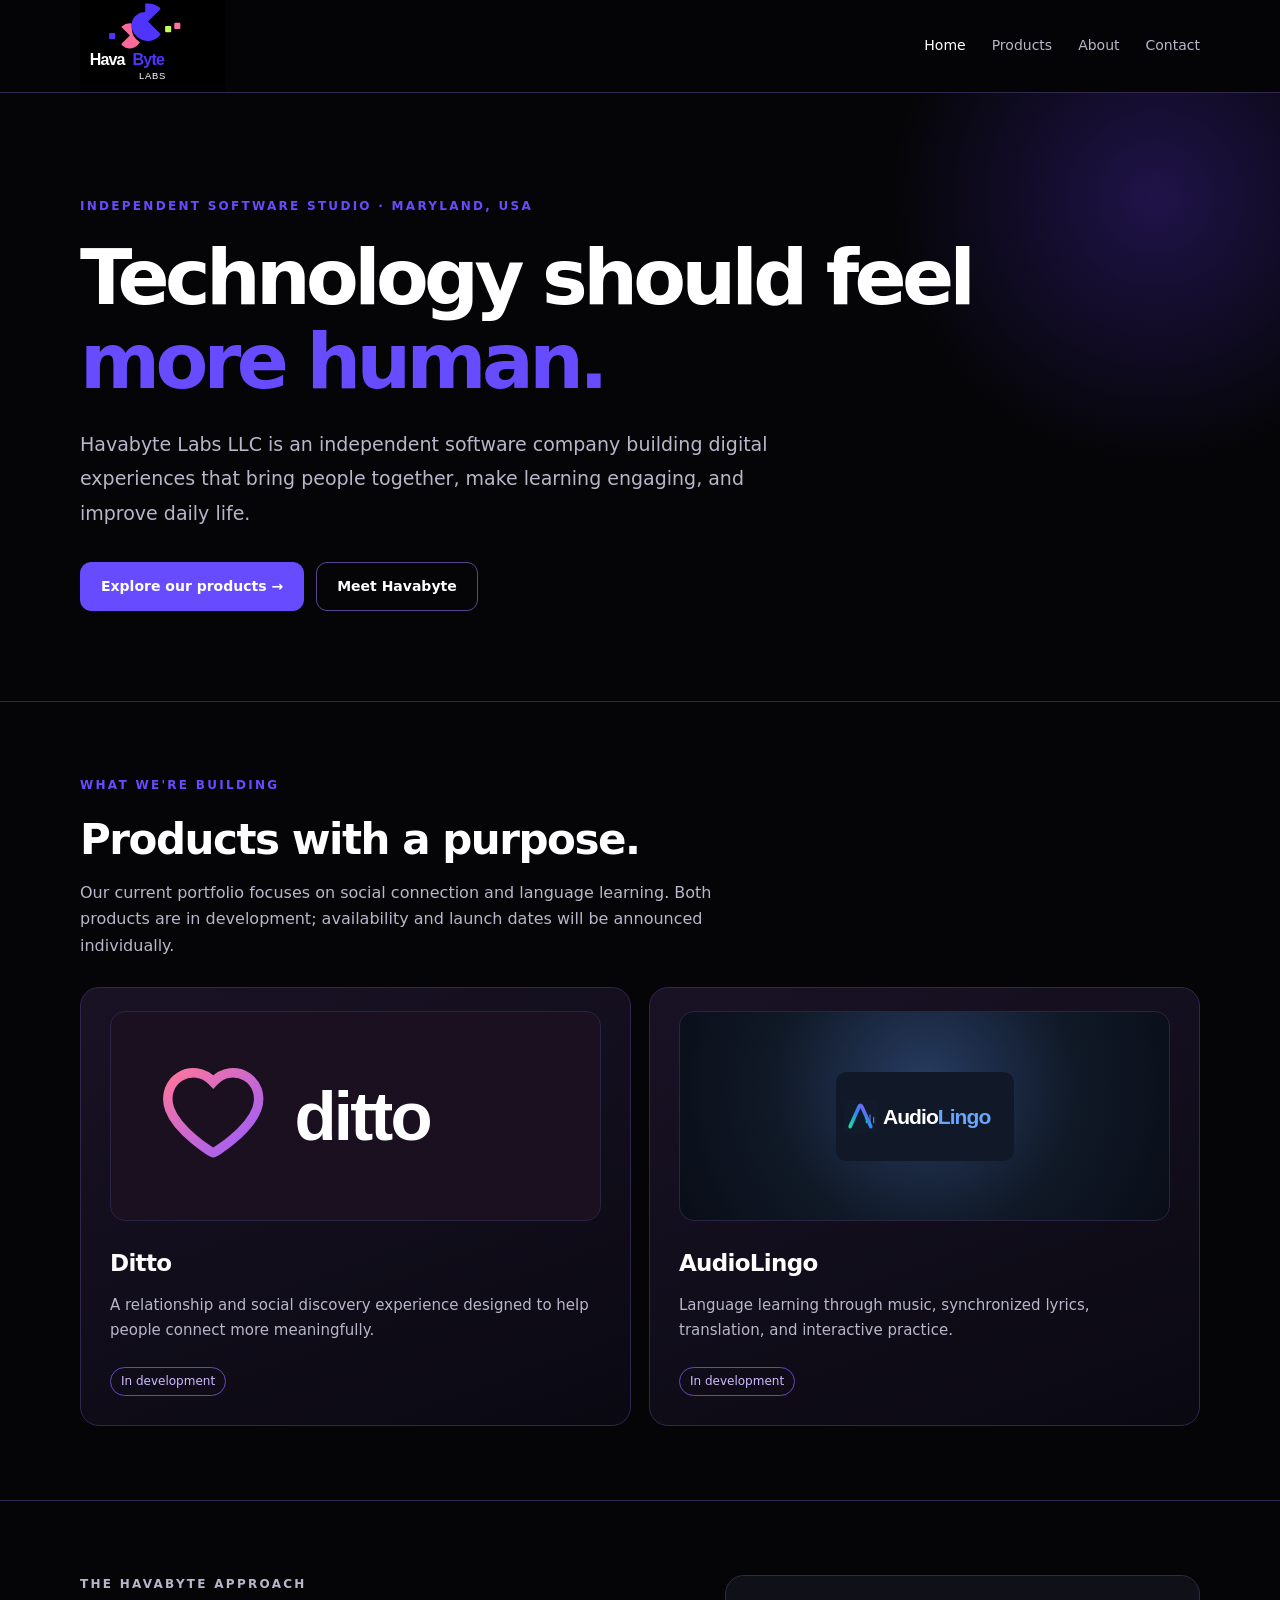
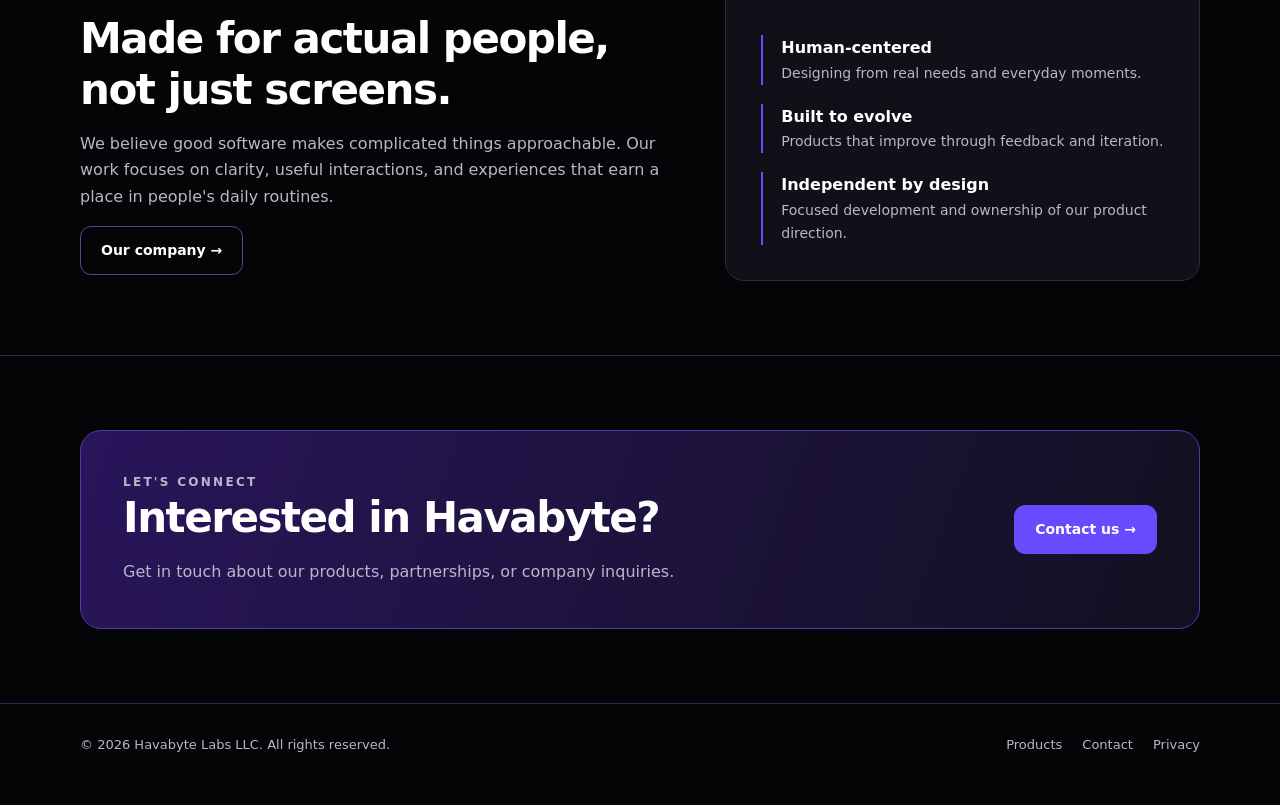
==== commit e1f0797c: "Display AudioLingo and Ditto in matching artwork format" ====
--- a/index.html
+++ b/index.html
@@ -1,7 +1,7 @@
 <!doctype html><html lang="en"><head><meta charset="utf-8"><meta name="viewport" content="width=device-width, initial-scale=1"><meta name="theme-color" content="#09111b"><meta name="description" content="Havabyte Labs LLC develops thoughtful consumer software for connection, learning, and everyday life."><title>Havabyte Labs LLC — Software for the way we live</title><link rel="stylesheet" href="/styles.css"><link rel="icon" href="/favicon.svg" type="image/svg+xml"><link rel="canonical" href="https://havabytelabs.com/"><meta property="og:image" content="https://havabytelabs.com/assets/havabyte-logo.svg"><meta property="og:site_name" content="HavaByte Labs"></head><body>
 <header class="site-header"><nav class="nav wrap" aria-label="Main navigation"><a class="brand" href="/" aria-label="Havabyte Labs home"><img class="brand-logo" src="/assets/havabyte-logo.svg" alt="HavaByte Labs" width="132" height="84"></a><div class="nav-links"><a aria-current="page" href="/">Home</a><a href="/products/">Products</a><a href="/about/">About</a><a href="/contact/">Contact</a></div></nav></header>
 <main><section class="hero"><div class="wrap"><p class="eyebrow">Independent software studio · Maryland, USA</p><h1>Technology should feel <span>more human.</span></h1><p class="lede">Havabyte Labs LLC is an independent software company building digital experiences that bring people together, make learning engaging, and improve daily life.</p><div class="actions"><a class="button" href="/products/">Explore our products →</a><a class="button secondary" href="/about/">Meet Havabyte</a></div></div></section>
-<section class="section" id="products"><div class="wrap"><p class="eyebrow">What we're building</p><h2>Products with a purpose.</h2><p class="section-intro">Our current portfolio focuses on social connection and language learning. Both products are in development; availability and launch dates will be announced individually.</p><div class="grid portfolio-grid"><article class="card"><div class="product-art product-art--ditto"><img src="/assets/ditto-card-wordmark.svg" alt="Ditto branded wordmark" loading="lazy" decoding="async" width="440" height="220"></div><h3>Ditto</h3><p>A relationship and social discovery experience designed to help people connect more meaningfully.</p><span class="tag">In development</span></article><article class="card"><div class="product-art product-art--audiolingo"><img src="/assets/audiolingo-app-icon.svg" alt="AudioLingo official app icon" loading="lazy" decoding="async" width="178" height="178"></div><h3>AudioLingo</h3><p>Language learning through music, synchronized lyrics, translation, and interactive practice.</p><span class="tag">In development</span></article></div></div></section>
+<section class="section" id="products"><div class="wrap"><p class="eyebrow">What we're building</p><h2>Products with a purpose.</h2><p class="section-intro">Our current portfolio focuses on social connection and language learning. Both products are in development; availability and launch dates will be announced individually.</p><div class="grid portfolio-grid"><article class="card"><div class="product-art product-art--ditto"><img src="/assets/ditto-card-wordmark.svg" alt="Ditto branded wordmark" loading="lazy" decoding="async" width="440" height="220"></div><h3>Ditto</h3><p>A relationship and social discovery experience designed to help people connect more meaningfully.</p><span class="tag">In development</span></article><article class="card"><div class="product-art product-art--audiolingo"><img src="/assets/audiolingo-card-wordmark.svg" alt="AudioLingo logo and wordmark" loading="lazy" decoding="async" width="440" height="220"></div><h3>AudioLingo</h3><p>Language learning through music, synchronized lyrics, translation, and interactive practice.</p><span class="tag">In development</span></article></div></div></section>
 <section class="section"><div class="wrap split"><div class="copy"><p class="eyebrow">The Havabyte approach</p><h2>Made for actual people, not just screens.</h2><p>We believe good software makes complicated things approachable. Our work focuses on clarity, useful interactions, and experiences that earn a place in people's daily routines.</p><a class="button secondary" href="/about/">Our company →</a></div><div class="feature-panel"><div class="facts"><div class="fact"><strong>Human-centered</strong><span>Designing from real needs and everyday moments.</span></div><div class="fact"><strong>Built to evolve</strong><span>Products that improve through feedback and iteration.</span></div><div class="fact"><strong>Independent by design</strong><span>Focused development and ownership of our product direction.</span></div></div></div></div></section>
 <section class="section"><div class="wrap"><div class="cta"><div><p class="eyebrow">Let's connect</p><h2>Interested in Havabyte?</h2><p>Get in touch about our products, partnerships, or company inquiries.</p></div><a class="button" href="/contact/">Contact us →</a></div></div></section></main>
 <footer class="site-footer"><div class="wrap foot"><span>© <span id="year">2026</span> Havabyte Labs LLC. All rights reserved.</span><div class="foot-links"><a href="/products/">Products</a><a href="/contact/">Contact</a><a href="/privacy/">Privacy</a></div></div></footer><script src="/site.js"></script></body></html>
--- a/styles.css
+++ b/styles.css
@@ -20,3 +20,9 @@
 .portfolio-grid>.card>p{margin-bottom:24px}
 .portfolio-grid .product-art{height:190px;flex-shrink:0}
 @media(max-width:760px){.portfolio-grid{grid-template-columns:1fr}.portfolio-grid .product-art{height:164px}}
+
+/* Consistent visual scale for the two portfolio cards. */
+.portfolio-grid .product-art{height:210px;margin-bottom:24px}
+.portfolio-grid .product-art--audiolingo img{width:178px;height:178px;max-width:calc(100% - 24px);max-height:calc(100% - 24px);object-fit:contain;border-radius:34px}
+.portfolio-grid .product-art--ditto img{width:100%;height:100%;object-fit:contain}
+@media(max-width:760px){.portfolio-grid .product-art{height:174px}.portfolio-grid .product-art--audiolingo img{width:146px;height:146px;border-radius:28px}}
